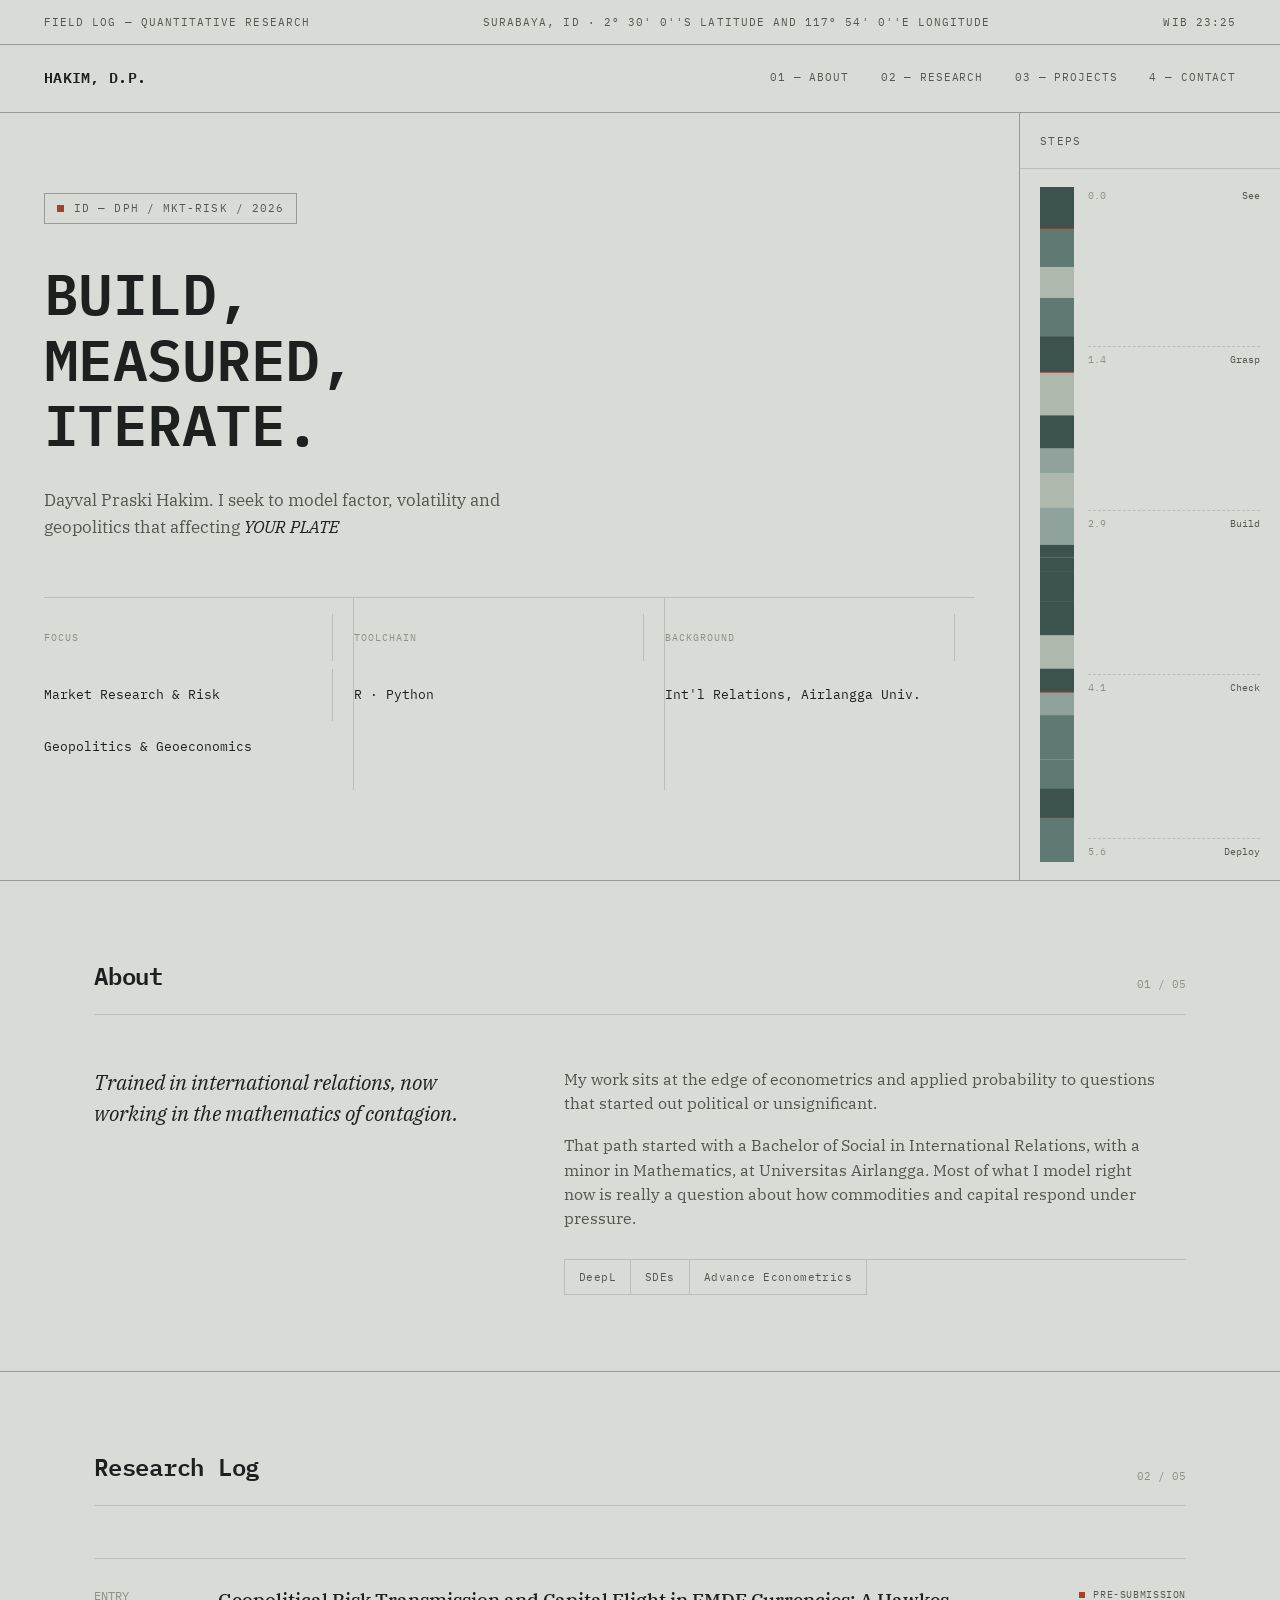
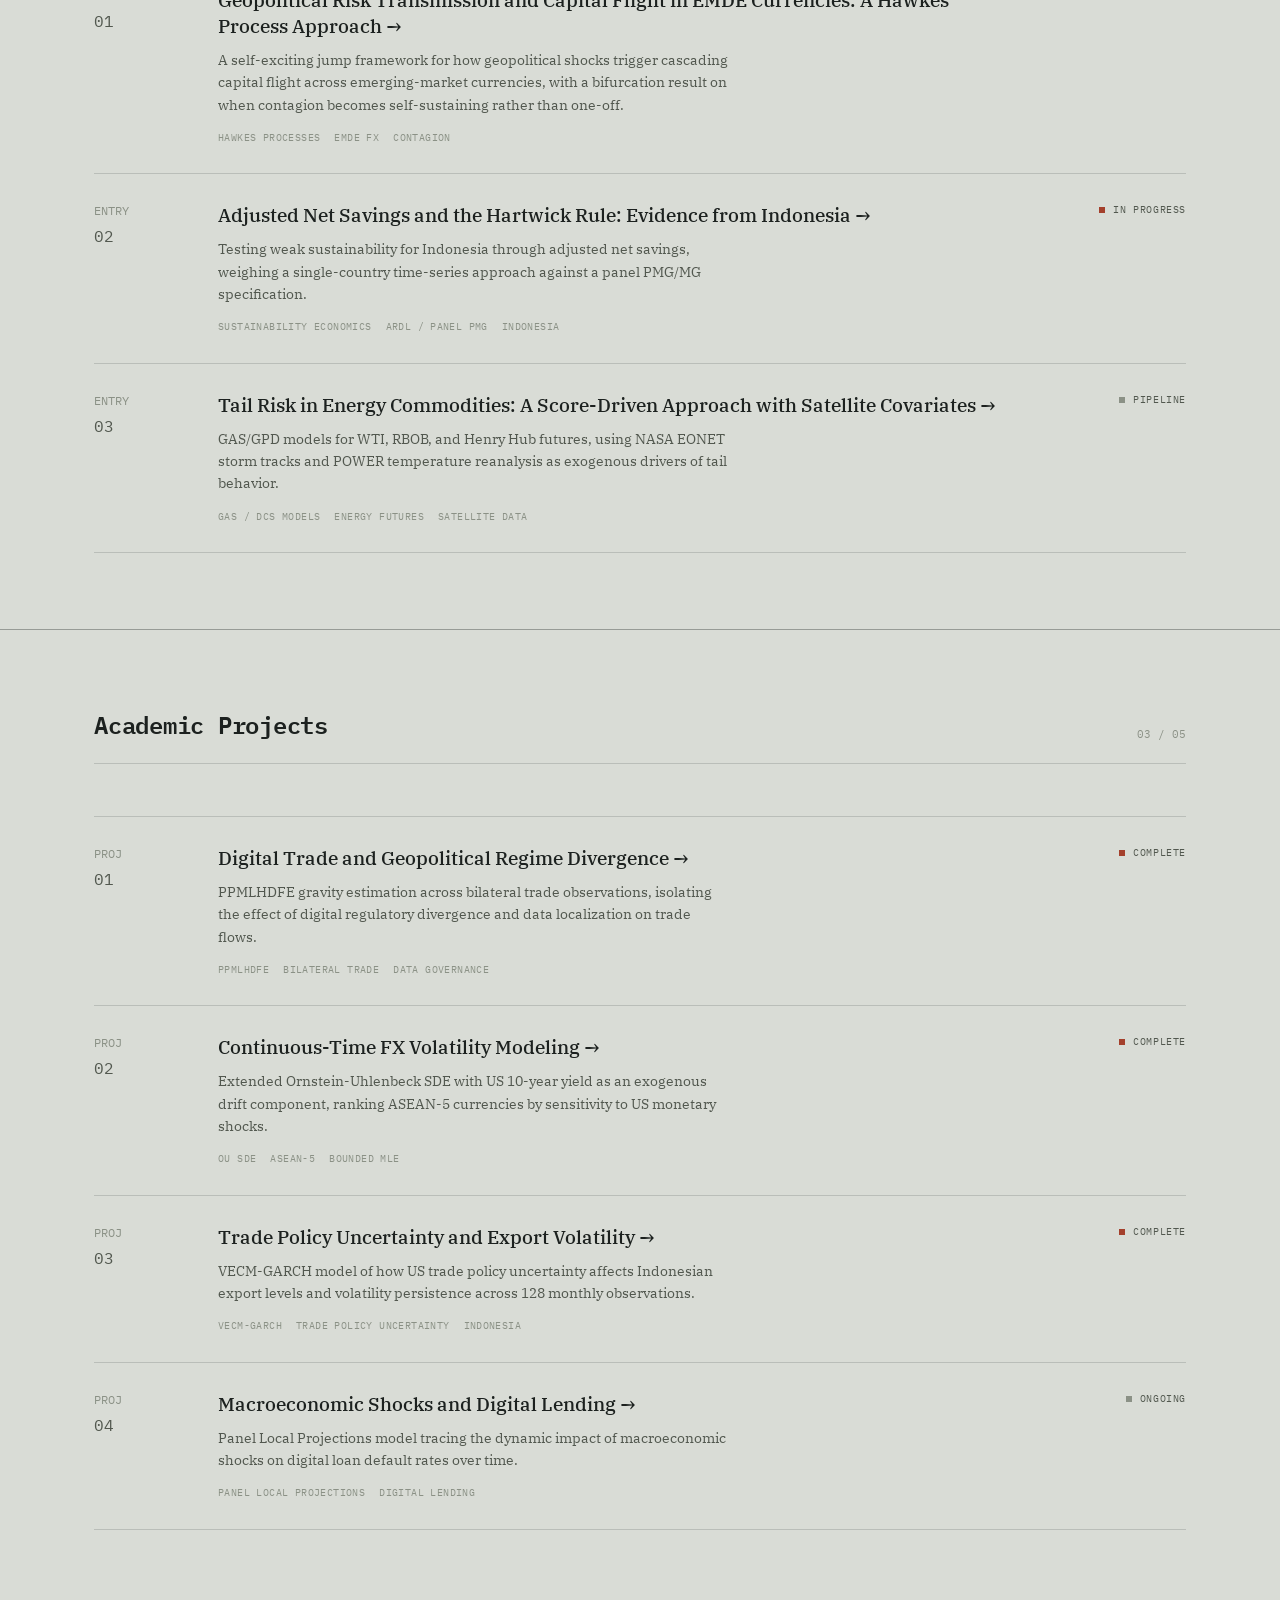
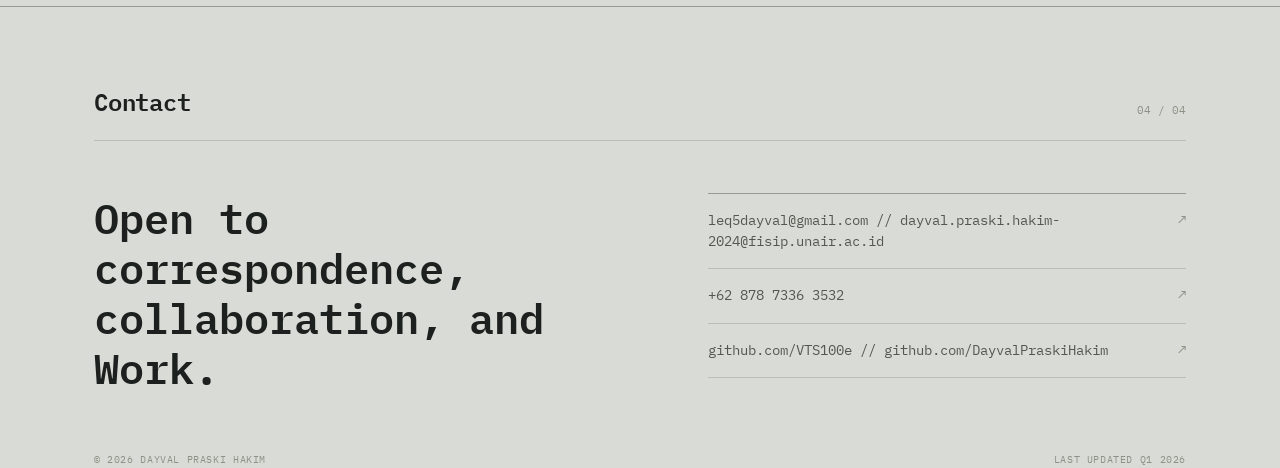
==== index.html @ 2b4b5ae0 "Update index.html" ====
<!DOCTYPE html>
<html lang="en">
<head>
<meta charset="UTF-8">
<meta name="viewport" content="width=device-width, initial-scale=1.0">
<title>Dayval Praski Hakim — Quantitative Research</title>
<meta name="description" content="Quantitative analyst working in market risks and research.">

<link rel="preconnect" href="https://fonts.googleapis.com">
<link rel="preconnect" href="https://fonts.gstatic.com" crossorigin>
<link href="https://fonts.googleapis.com/css2?family=IBM+Plex+Mono:wght@300;400;500;600;700&family=IBM+Plex+Serif:ital,wght@0,400;0,500;1,400&display=swap" rel="stylesheet">

<link rel="stylesheet" href="style.css">
</head>
<body>

<div class="topstrip">
  <span>FIELD LOG — QUANTITATIVE RESEARCH</span>
  <span class="mid">SURABAYA, ID ·  2° 30' 0''S latitude and 117° 54' 0''E longitude</span>
  <span id="clock">—</span>
</div>

<nav>
  <div class="nav-mark"><a href="index.html">HAKIM, D.P.</a></div>
  <div class="nav-links">
    <a href="#about">01 — About</a>
    <a href="#research">02 — Research</a>
    <a href="#projects">03 — Projects</a>
    <a href="#contact">4 — Contact</a>
  </div>
</nav>

<div class="hero">
  <div class="hero-main">
    <div class="file-tag"><span class="sq"></span>ID — DPH / MKT-RISK / 2026</div>
    <h1 class="hero-title">BUILD, MEASURED, ITERATE.</h1>
    <p class="hero-sub">Dayval Praski Hakim. I seek to model factor, volatility and geopolitics that affecting <em>YOUR PLATE</em> </p>
    <div class="hero-fields">
      <div>
        <div class="k">Focus</div>
        <div class="v">Market Research & Risk</div>
        <div class="v">Geopolitics & Geoeconomics</div>
      </div>
      <div>
        <div class="k">Toolchain</div>
        <div class="v">R · Python </div>
      </div>
      <div>
        <div class="k">Background</div>
        <div class="v">Int'l Relations, Airlangga Univ.</div>
      </div>
    </div>
  </div>

  <div class="core-panel">
    <div class="core-head">
      <div class="label">Steps</div>
    </div>
    <div class="core-strip-wrap">
      <svg class="core-strip" id="coreSvg" viewBox="0 0 34 520" preserveAspectRatio="none"></svg>
      <div class="core-marks">
        <div class="mark"><span>0.0</span><span class="note">See</span></div>
        <div class="mark"><span>1.4</span><span class="note">Grasp</span></div>
        <div class="mark"><span>2.9</span><span class="note">Build</span></div>
        <div class="mark"><span>4.1</span><span class="note">Check</span></div>
        <div class="mark"><span>5.6</span><span class="note">Deploy</span></div>
      </div>
    </div>
  </div>
</div>

<section id="about">
  <div class="wrap">
    <div class="section-head">
      <h2 class="section-title">About</h2>
      <span class="section-num">01 / 05</span>
    </div>
    <div class="about-grid">
      <div>
        <p class="about-lede">Trained in international relations, now working in the mathematics of contagion.</p>
      </div>
      <div class="about-body">
        <p>My work sits at the edge of econometrics and applied probability to questions that started out political or unsignificant.</p>
        <p>That path started with a Bachelor of Social in International Relations, with a minor in Mathematics, at Universitas Airlangga. Most of what I model right now is really a question about how commodities and capital respond under pressure.</p>
        <div class="field-tags">
          <span>DeepL</span>
          <span>SDEs</span>
          <span>Advance Econometrics</span>
        </div>
      </div>
    </div>
  </div>
</section>

<section id="research">
  <div class="wrap">
    <div class="section-head">
      <h2 class="section-title">Research Log</h2>
      <span class="section-num">02 / 05</span>
    </div>

    <div class="paper">
      <div class="paper-id">ENTRY<span class="n">01</span></div>
      <div>
        <div class="paper-title"><a href="main-project-a.html">Geopolitical Risk Transmission and Capital Flight in EMDE Currencies: A Hawkes Process Approach →</a></div>
        <p class="paper-desc">A self-exciting jump framework for how geopolitical shocks trigger cascading capital flight across emerging-market currencies, with a bifurcation result on when contagion becomes self-sustaining rather than one-off.</p>
        <div class="paper-tags">
          <span>Hawkes Processes</span>
          <span>EMDE FX</span>
          <span>Contagion</span>
        </div>
      </div>
      <div class="paper-status active">Pre-submission</div>
    </div>

    <div class="paper">
      <div class="paper-id">ENTRY<span class="n">02</span></div>
      <div>
        <div class="paper-title"><a href="main-project-b.html">Adjusted Net Savings and the Hartwick Rule: Evidence from Indonesia →</a></div>
        <p class="paper-desc">Testing weak sustainability for Indonesia through adjusted net savings, weighing a single-country time-series approach against a panel PMG/MG specification.</p>
        <div class="paper-tags">
          <span>Sustainability Economics</span>
          <span>ARDL / Panel PMG</span>
          <span>Indonesia</span>
        </div>
      </div>
      <div class="paper-status active">In progress</div>
    </div>

    <div class="paper">
      <div class="paper-id">ENTRY<span class="n">03</span></div>
      <div>
        <div class="paper-title"><a href="main-project-c.html">Tail Risk in Energy Commodities: A Score-Driven Approach with Satellite Covariates →</a></div>
        <p class="paper-desc">GAS/GPD models for WTI, RBOB, and Henry Hub futures, using NASA EONET storm tracks and POWER temperature reanalysis as exogenous drivers of tail behavior.</p>
        <div class="paper-tags">
          <span>GAS / DCS Models</span>
          <span>Energy Futures</span>
          <span>Satellite Data</span>
        </div>
      </div>
      <div class="paper-status">Pipeline</div>
    </div>
  </div>
</section>

<section id="projects">
  <div class="wrap">
    <div class="section-head">
      <h2 class="section-title">Academic Projects</h2>
      <span class="section-num">03 / 05</span>
    </div>

    <div class="paper">
      <div class="paper-id">PROJ<span class="n">01</span></div>
      <div>
        <div class="paper-title"><a href="digital-trade.html">Digital Trade and Geopolitical Regime Divergence →</a></div>
        <p class="paper-desc">PPMLHDFE gravity estimation across bilateral trade observations, isolating the effect of digital regulatory divergence and data localization on trade flows.</p>
        <div class="paper-tags">
          <span>PPMLHDFE</span>
          <span>Bilateral Trade</span>
          <span>Data Governance</span>
        </div>
      </div>
      <div class="paper-status active">Complete</div>
    </div>

    <div class="paper">
      <div class="paper-id">PROJ<span class="n">02</span></div>
      <div>
        <div class="paper-title"><a href="fx-volatility.html">Continuous-Time FX Volatility Modeling →</a></div>
        <p class="paper-desc">Extended Ornstein-Uhlenbeck SDE with US 10-year yield as an exogenous drift component, ranking ASEAN-5 currencies by sensitivity to US monetary shocks.</p>
        <div class="paper-tags">
          <span>OU SDE</span>
          <span>ASEAN-5</span>
          <span>Bounded MLE</span>
        </div>
      </div>
      <div class="paper-status active">Complete</div>
    </div>

    <div class="paper">
      <div class="paper-id">PROJ<span class="n">03</span></div>
      <div>
        <div class="paper-title"><a href="export-volatility.html">Trade Policy Uncertainty and Export Volatility →</a></div>
        <p class="paper-desc">VECM-GARCH model of how US trade policy uncertainty affects Indonesian export levels and volatility persistence across 128 monthly observations.</p>
        <div class="paper-tags">
          <span>VECM-GARCH</span>
          <span>Trade Policy Uncertainty</span>
          <span>Indonesia</span>
        </div>
      </div>
      <div class="paper-status active">Complete</div>
    </div>

    <div class="paper">
      <div class="paper-id">PROJ<span class="n">04</span></div>
      <div>
        <div class="paper-title"><a href="geo-contagion.html">Macroeconomic Shocks and Digital Lending →</a></div>
        <p class="paper-desc">Panel Local Projections model tracing the dynamic impact of macroeconomic shocks on digital loan default rates over time.</p>
        <div class="paper-tags">
          <span>Panel Local Projections</span>
          <span>Digital Lending</span>
        </div>
      </div>
      <div class="paper-status">Ongoing</div>
    </div>
  </div>
</section>

<section id="contact" class="contact-section">
  <div class="wrap">
    <div class="section-head">
      <h2 class="section-title">Contact</h2>
      <span class="section-num">04 / 04</span>
    </div>
    <div class="contact-grid">
      <div class="contact-lede">Open to correspondence, collaboration, and Work.</div>
      <div class="contact-links">
        <a href="mailto:leq5dayval@gmail.com">leq5dayval@gmail.com // dayval.praski.hakim-2024@fisip.unair.ac.id</a>
        <a href="tel:+6287873363532">+62 878 7336 3532</a>
        <a href="https://github.com/VTS100e" target="_blank" rel="noopener">github.com/VTS100e // github.com/DayvalPraskiHakim</a>
      </div>
    </div>
  </div>
</section>

<footer class="wrap">
  <span>© 2026 Dayval Praski Hakim</span>
  <span>Last updated Q1 2026</span>
</footer>

<script>
  // clock
  function tick(){
    const now = new Date();
    const hh = String(now.getHours()).padStart(2,'0');
    const mm = String(now.getMinutes()).padStart(2,'0');
    document.getElementById('clock').textContent = `WIB ${hh}:${mm}`;
  }
  tick(); setInterval(tick, 1000*30);


  (function(){
    const svg = document.getElementById('coreSvg');
    const ns = 'http://www.w3.org/2000/svg';
    const colors = ['#aeb8ad','#8fa39c','#5f7a72','#3c534d'];
    let seed = 42;
    function rand(){ seed = (seed*9301+49297) % 233280; return seed/233280; }

    let y = 0;
    const w = 34;
    while(y < 520){
      const h = 6 + rand()*30;
      const c = colors[Math.floor(rand()*colors.length)];
      const rect = document.createElementNS(ns,'rect');
      rect.setAttribute('x',0);
      rect.setAttribute('y',y);
      rect.setAttribute('width',w);
      rect.setAttribute('height',h);
      rect.setAttribute('fill',c);
      svg.appendChild(rect);

      if(rand() > 0.82){
        const line = document.createElementNS(ns,'line');
        line.setAttribute('x1',0); line.setAttribute('x2',w);
        line.setAttribute('y1',y+h); line.setAttribute('y2',y+h);
        line.setAttribute('stroke','#a4402c');
        line.setAttribute('stroke-width','1.5');
        line.setAttribute('opacity','0.7');
        svg.appendChild(line);
      }
      y += h;
    }
  })();
</script>

</body>
</html>
---- style.css ----
:root{
    --paper:      #d9dcd6;
    --paper-dim:  #c6cac2;
    --ink:        #1c211f;
    --ink-dim:    #52584f;
    --ink-faint:  #8b9186;
    --core-1:     #aeb8ad;
    --core-2:     #8fa39c;
    --core-3:     #5f7a72;
    --core-4:     #3c534d;
    --flag:       #a4402c;
    --rule:       rgba(28,33,31,0.16);
    --rule-strong:rgba(28,33,31,0.35);
  }

  *{ box-sizing:border-box; margin:0; padding:0; }
  html{ scroll-behavior:smooth; }

  body{
    background:var(--paper);
    color:var(--ink);
    font-family:'IBM Plex Serif', serif;
    font-weight:400;
    line-height:1.55;
  }

  ::selection{ background:var(--core-3); color:var(--paper); }
  a{ color:inherit; text-decoration:none; }

  .mono{ font-family:'IBM Plex Mono', monospace; }

  .label{
    font-family:'IBM Plex Mono', monospace;
    font-size:0.68rem;
    letter-spacing:0.12em;
    text-transform:uppercase;
    color:var(--ink-dim);
  }

  .wrap{
    max-width:1180px;
    margin:0 auto;
    padding:0 44px;
  }
  @media (max-width:720px){ .wrap{ padding:0 24px; } }

  /* ---------- top strip ---------- */
  .topstrip{
    display:flex;
    justify-content:space-between;
    align-items:center;
    padding:14px 44px;
    border-bottom:1px solid var(--rule-strong);
    font-family:'IBM Plex Mono', monospace;
    font-size:0.66rem;
    letter-spacing:0.1em;
    text-transform:uppercase;
    color:var(--ink-dim);
  }
  @media (max-width:720px){
    .topstrip{ padding:12px 24px; }
    .topstrip .mid{ display:none; }
  }

  nav{
    display:flex;
    align-items:center;
    justify-content:space-between;
    padding:22px 44px;
    border-bottom:1px solid var(--rule-strong);
  }
  @media (max-width:720px){ nav{ padding:18px 24px; } }
  .nav-mark{
    font-family:'IBM Plex Mono', monospace;
    font-weight:600;
    font-size:0.92rem;
    letter-spacing:0.02em;
  }
  .nav-links{ display:flex; gap:32px; }
  .nav-links a{
    font-family:'IBM Plex Mono', monospace;
    font-size:0.68rem;
    letter-spacing:0.08em;
    text-transform:uppercase;
    color:var(--ink-dim);
    border-bottom:1px solid transparent;
    padding-bottom:2px;
    transition:border-color 0.2s ease, color 0.2s ease;
  }
  .nav-links a:hover{ color:var(--ink); border-color:var(--ink); }
  @media (max-width:720px){ .nav-links{ display:none; } }

  /* ---------- hero ---------- */
  .hero{
    display:grid;
    grid-template-columns:1fr 260px;
    gap:0;
    border-bottom:1px solid var(--rule-strong);
  }
  @media (max-width:900px){
    .hero{ grid-template-columns:1fr; }
  }

  .hero-main{
    padding:80px 44px 90px;
    border-right:1px solid var(--rule-strong);
  }
  @media (max-width:900px){ .hero-main{ border-right:none; } }
  @media (max-width:720px){ .hero-main{ padding:56px 24px 60px; } }

  .file-tag{
    display:inline-flex;
    align-items:center;
    gap:10px;
    font-family:'IBM Plex Mono', monospace;
    font-size:0.68rem;
    letter-spacing:0.1em;
    text-transform:uppercase;
    color:var(--ink-dim);
    border:1px solid var(--rule-strong);
    padding:6px 12px;
    margin-bottom:36px;
  }
  .file-tag .sq{
    width:7px; height:7px;
    background:var(--flag);
  }

  h1.hero-title{
    font-family:'IBM Plex Mono', monospace;
    font-weight:600;
    font-size:clamp(2.1rem, 4.6vw, 3.6rem);
    line-height:1.14;
    letter-spacing:-0.01em;
    max-width:15ch;
    color:var(--ink);
  }

  .hero-sub{
    margin-top:30px;
    max-width:52ch;
    font-family:'IBM Plex Serif', serif;
    font-size:1.08rem;
    color:var(--ink-dim);
  }
  .hero-sub em{
    font-style:italic;
    color:var(--ink);
  }

  .hero-fields{
    margin-top:56px;
    display:grid;
    grid-template-columns:repeat(3, minmax(0,1fr));
    gap:0;
    border-top:1px solid var(--rule);
  }
  @media (max-width:600px){ .hero-fields{ grid-template-columns:1fr; } }
  .hero-fields div{
    padding:16px 20px 16px 0;
    border-right:1px solid var(--rule);
  }
  .hero-fields div:last-child{ border-right:none; }
  @media (max-width:600px){
    .hero-fields div{ border-right:none; border-bottom:1px solid var(--rule); padding:14px 0; }
  }
  .hero-fields .k{
    font-family:'IBM Plex Mono', monospace;
    font-size:0.62rem;
    letter-spacing:0.1em;
    text-transform:uppercase;
    color:var(--ink-faint);
    margin-bottom:8px;
  }
  .hero-fields .v{
    font-family:'IBM Plex Mono', monospace;
    font-size:0.82rem;
    color:var(--ink);
  }

  /* ---------- ice core sample strip ---------- */
  .core-panel{
    padding:0;
    display:flex;
    flex-direction:column;
  }
  .core-head{
    padding:20px 20px 14px;
    border-bottom:1px solid var(--rule);
  }
  .core-head .label{ margin-bottom:4px; }
  .core-head .sub{
    font-family:'IBM Plex Mono', monospace;
    font-size:0.62rem;
    color:var(--ink-faint);
  }
  .core-strip-wrap{
    flex:1;
    padding:18px 20px;
    display:flex;
    gap:14px;
  }
  .core-strip{
    width:34px;
    flex-shrink:0;
  }
  .core-marks{
    flex:1;
    display:flex;
    flex-direction:column;
    justify-content:space-between;
    font-family:'IBM Plex Mono', monospace;
    font-size:0.6rem;
    color:var(--ink-faint);
    padding:2px 0;
  }
  .core-marks .mark{
    display:flex;
    justify-content:space-between;
    border-top:1px dashed var(--rule);
    padding-top:6px;
  }
  .core-marks .mark:first-child{ border-top:none; padding-top:0; }
  .core-marks .mark .note{ color:var(--ink-dim); text-align:right; max-width:120px; }

  /* ---------- section shell ---------- */
  section{
    border-bottom:1px solid var(--rule-strong);
    padding:76px 0;
  }
  .section-head{
    display:flex;
    justify-content:space-between;
    align-items:flex-end;
    gap:24px;
    flex-wrap:wrap;
    margin-bottom:52px;
    padding-bottom:20px;
    border-bottom:1px solid var(--rule);
  }
  h2.section-title{
    font-family:'IBM Plex Mono', monospace;
    font-weight:600;
    font-size:1.5rem;
    letter-spacing:-0.01em;
  }
  .section-num{
    font-family:'IBM Plex Mono', monospace;
    font-size:0.7rem;
    color:var(--ink-faint);
  }

  /* ---------- about ---------- */
  .about-grid{
    display:grid;
    grid-template-columns:0.9fr 1.4fr;
    gap:70px;
  }
  @media (max-width:860px){ .about-grid{ grid-template-columns:1fr; gap:36px; } }

  .about-lede{
    font-family:'IBM Plex Serif', serif;
    font-style:italic;
    font-size:1.3rem;
    line-height:1.5;
    color:var(--ink);
  }

  .about-body p{
    color:var(--ink-dim);
    font-size:0.98rem;
    margin-bottom:18px;
    max-width:60ch;
  }

  .field-tags{
    display:flex; flex-wrap:wrap; gap:0;
    margin-top:28px;
    border-top:1px solid var(--rule);
    border-left:1px solid var(--rule);
  }
  .field-tags span{
    font-family:'IBM Plex Mono', monospace;
    font-size:0.66rem;
    letter-spacing:0.04em;
    color:var(--ink-dim);
    padding:9px 14px;
    border-right:1px solid var(--rule);
    border-bottom:1px solid var(--rule);
  }

  /* ---------- research log ---------- */
  .paper{
    display:grid;
    grid-template-columns:100px 1fr 150px;
    gap:24px;
    padding:28px 0;
    border-top:1px solid var(--rule);
  }
  .paper:last-child{ border-bottom:1px solid var(--rule); }

  .paper-id{
    font-family:'IBM Plex Mono', monospace;
    font-size:0.72rem;
    color:var(--ink-faint);
  }
  .paper-id .n{ display:block; font-size:1rem; color:var(--ink-dim); margin-top:4px; }

  .paper-title{
    font-family:'IBM Plex Serif', serif;
    font-weight:500;
    font-size:1.2rem;
    color:var(--ink);
    margin-bottom:10px;
    line-height:1.35;
  }
  .paper-desc{
    font-size:0.9rem;
    color:var(--ink-dim);
    max-width:64ch;
    margin-bottom:14px;
  }
  .paper-tags{ display:flex; gap:14px; flex-wrap:wrap; }
  .paper-tags span{
    font-family:'IBM Plex Mono', monospace;
    font-size:0.62rem;
    letter-spacing:0.04em;
    text-transform:uppercase;
    color:var(--ink-faint);
  }

  .paper-status{
    font-family:'IBM Plex Mono', monospace;
    font-size:0.64rem;
    letter-spacing:0.06em;
    text-transform:uppercase;
    color:var(--ink-dim);
    text-align:right;
    height:fit-content;
  }
  .paper-status::before{
    content:'';
    display:inline-block;
    width:6px; height:6px;
    margin-right:8px;
    background:var(--ink-faint);
  }
  .paper-status.active::before{ background:var(--flag); }

  @media (max-width:760px){
    .paper{ grid-template-columns:1fr; gap:10px; }
    .paper-status{ text-align:left; }
    .paper-status::before{ margin-right:8px; }
  }

  /* ---------- method table ---------- */
  .method-table{
    border-top:1px solid var(--rule-strong);
  }
  .method-row{
    display:grid;
    grid-template-columns:180px 1fr;
    border-bottom:1px solid var(--rule);
  }
  @media (max-width:640px){ .method-row{ grid-template-columns:1fr; } }
  .method-row .k{
    font-family:'IBM Plex Mono', monospace;
    font-size:0.7rem;
    letter-spacing:0.06em;
    text-transform:uppercase;
    color:var(--ink-dim);
    padding:22px 20px;
    border-right:1px solid var(--rule);
  }
  @media (max-width:640px){ .method-row .k{ border-right:none; padding-bottom:8px; } }
  .method-row .v{
    font-family:'IBM Plex Serif', serif;
    font-size:0.96rem;
    color:var(--ink);
    padding:22px 20px;
  }

  /* ---------- contact ---------- */
  .contact-section{ border-bottom:none; padding-bottom:0; }
  .contact-grid{
    display:grid;
    grid-template-columns:1.2fr 1fr;
    gap:40px;
    padding-bottom:60px;
  }
  @media (max-width:760px){ .contact-grid{ grid-template-columns:1fr; } }

  .contact-lede{
    font-family:'IBM Plex Mono', monospace;
    font-weight:600;
    font-size:clamp(1.8rem, 3.6vw, 2.6rem);
    line-height:1.2;
  }

  .contact-links{
    display:flex;
    flex-direction:column;
    border-top:1px solid var(--rule-strong);
  }
  .contact-links a{
    font-family:'IBM Plex Mono', monospace;
    font-size:0.86rem;
    color:var(--ink-dim);
    padding:16px 0;
    border-bottom:1px solid var(--rule);
    display:flex;
    justify-content:space-between;
    transition:color 0.2s ease;
  }
  .contact-links a:hover{ color:var(--ink); }
  .contact-links a::after{ content:'↗'; color:var(--ink-faint); }

  footer{
    padding:20px 0 40px;
    display:flex;
    justify-content:space-between;
    font-family:'IBM Plex Mono', monospace;
    font-size:0.64rem;
    letter-spacing:0.06em;
    text-transform:uppercase;
    color:var(--ink-faint);
    flex-wrap:wrap;
    gap:10px;
  }

  @media (prefers-reduced-motion: reduce){ *{ animation:none !important; transition:none !important; } }

/* ---------- project detail page additions ---------- */
.breadcrumb{
  display:flex;
  align-items:center;
  gap:10px;
  font-family:'IBM Plex Mono', monospace;
  font-size:0.68rem;
  letter-spacing:0.08em;
  text-transform:uppercase;
  color:var(--ink-dim);
  padding:22px 44px;
  border-bottom:1px solid var(--rule-strong);
}
@media (max-width:720px){ .breadcrumb{ padding:18px 24px; } }
.breadcrumb a{ color:var(--ink-dim); transition:color 0.2s ease; }
.breadcrumb a:hover{ color:var(--ink); }
.breadcrumb .sep{ color:var(--ink-faint); }

.pd-hero{
  padding:70px 44px 60px;
  border-bottom:1px solid var(--rule-strong);
}
@media (max-width:720px){ .pd-hero{ padding:48px 24px 44px; } }

.pd-tags{ display:flex; gap:12px; flex-wrap:wrap; margin-bottom:28px; }
.pd-tags span{
  font-family:'IBM Plex Mono', monospace;
  font-size:0.64rem;
  letter-spacing:0.06em;
  text-transform:uppercase;
  color:var(--ink-dim);
  border:1px solid var(--rule-strong);
  padding:6px 12px;
}

.pd-title{
  font-family:'IBM Plex Mono', monospace;
  font-weight:600;
  font-size:clamp(1.7rem, 3.6vw, 2.6rem);
  line-height:1.2;
  max-width:22ch;
  color:var(--ink);
  margin-bottom:24px;
}

.pd-abstract{
  font-family:'IBM Plex Serif', serif;
  font-size:1.06rem;
  color:var(--ink-dim);
  max-width:70ch;
}
.pd-abstract em{ font-style:italic; color:var(--ink); }

.pd-meta{
  margin-top:44px;
  display:grid;
  grid-template-columns:repeat(4, minmax(0,1fr));
  border-top:1px solid var(--rule);
}
@media (max-width:760px){ .pd-meta{ grid-template-columns:repeat(2, 1fr); } }
.pd-meta div{
  padding:16px 20px 16px 0;
  border-right:1px solid var(--rule);
}
@media (max-width:760px){
  .pd-meta div:nth-child(2n){ border-right:none; }
}
.pd-meta div:last-child{ border-right:none; }
.pd-meta .k{
  font-family:'IBM Plex Mono', monospace;
  font-size:0.6rem;
  letter-spacing:0.08em;
  text-transform:uppercase;
  color:var(--ink-faint);
  margin-bottom:8px;
}
.pd-meta .v{
  font-family:'IBM Plex Mono', monospace;
  font-size:0.8rem;
  color:var(--ink);
}

.stat-grid{
  display:grid;
  grid-template-columns:repeat(3, 1fr);
  gap:1px;
  background:var(--rule-strong);
  border:1px solid var(--rule-strong);
  margin-top:8px;
}
@media (max-width:720px){ .stat-grid{ grid-template-columns:1fr; } }
.stat-cell{
  background:var(--paper);
  padding:28px 26px;
}
.stat-cell .num{
  font-family:'IBM Plex Mono', monospace;
  font-weight:600;
  font-size:1.7rem;
  color:var(--ink);
}
.stat-cell .lbl{
  font-family:'IBM Plex Mono', monospace;
  font-size:0.66rem;
  letter-spacing:0.06em;
  text-transform:uppercase;
  color:var(--ink-dim);
  margin-top:8px;
}
.stat-cell .flag-note{
  font-family:'IBM Plex Mono', monospace;
  font-size:0.62rem;
  color:var(--flag);
  margin-top:6px;
}

.pd-block{ margin-bottom:56px; }
.pd-block h3{
  font-family:'IBM Plex Mono', monospace;
  font-weight:600;
  font-size:1.02rem;
  letter-spacing:0.02em;
  margin-bottom:18px;
  padding-bottom:14px;
  border-bottom:1px solid var(--rule);
}
.pd-block p{
  font-family:'IBM Plex Serif', serif;
  font-size:0.98rem;
  color:var(--ink-dim);
  max-width:70ch;
  margin-bottom:16px;
}
.pd-block ul{
  list-style:none;
  margin-top:16px;
}
.pd-block li{
  font-family:'IBM Plex Serif', serif;
  font-size:0.95rem;
  color:var(--ink-dim);
  padding:12px 0;
  border-top:1px solid var(--rule);
  max-width:70ch;
  padding-left:20px;
  position:relative;
}
.pd-block li::before{
  content:'—';
  position:absolute;
  left:0;
  color:var(--ink-faint);
}

.pd-status-banner{
  display:flex;
  justify-content:space-between;
  align-items:center;
  flex-wrap:wrap;
  gap:16px;
  padding:24px 28px;
  border:1px solid var(--rule-strong);
  margin-bottom:56px;
}
.pd-status-banner .txt{
  font-family:'IBM Plex Mono', monospace;
  font-size:0.78rem;
  color:var(--ink-dim);
}
.pd-status-banner .status-tag{
  font-family:'IBM Plex Mono', monospace;
  font-size:0.64rem;
  letter-spacing:0.06em;
  text-transform:uppercase;
  color:var(--ink);
  border:1px solid var(--rule-strong);
  padding:8px 14px;
}
.pd-status-banner .status-tag::before{
  content:'';
  display:inline-block;
  width:6px; height:6px;
  margin-right:8px;
  background:var(--flag);
}

.pd-nav-footer{
  display:flex;
  justify-content:space-between;
  padding:40px 0;
  font-family:'IBM Plex Mono', monospace;
  font-size:0.72rem;
  letter-spacing:0.04em;
  text-transform:uppercase;
  color:var(--ink-dim);
}
.pd-nav-footer a:hover{ color:var(--ink); }

.paper-title a{ transition:color 0.2s ease; }
.paper-title a:hover{ color:var(--flag); }
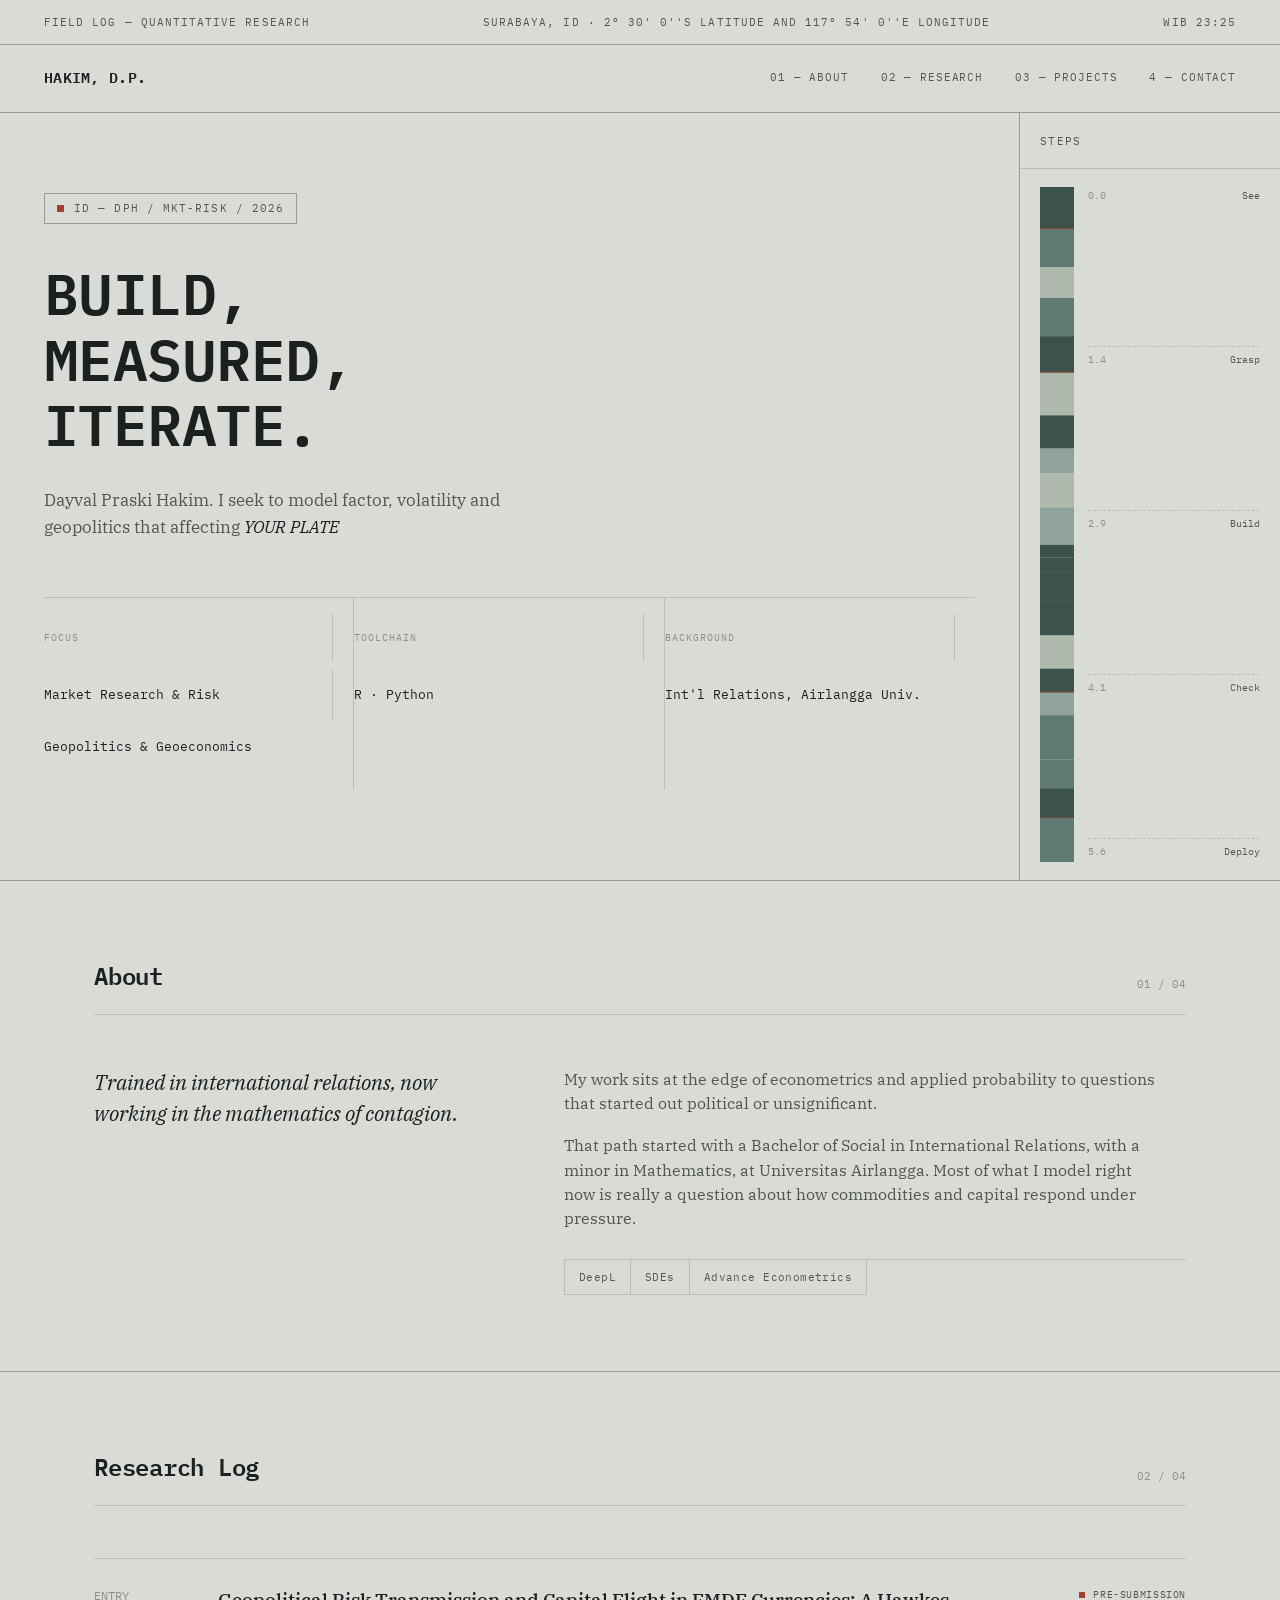
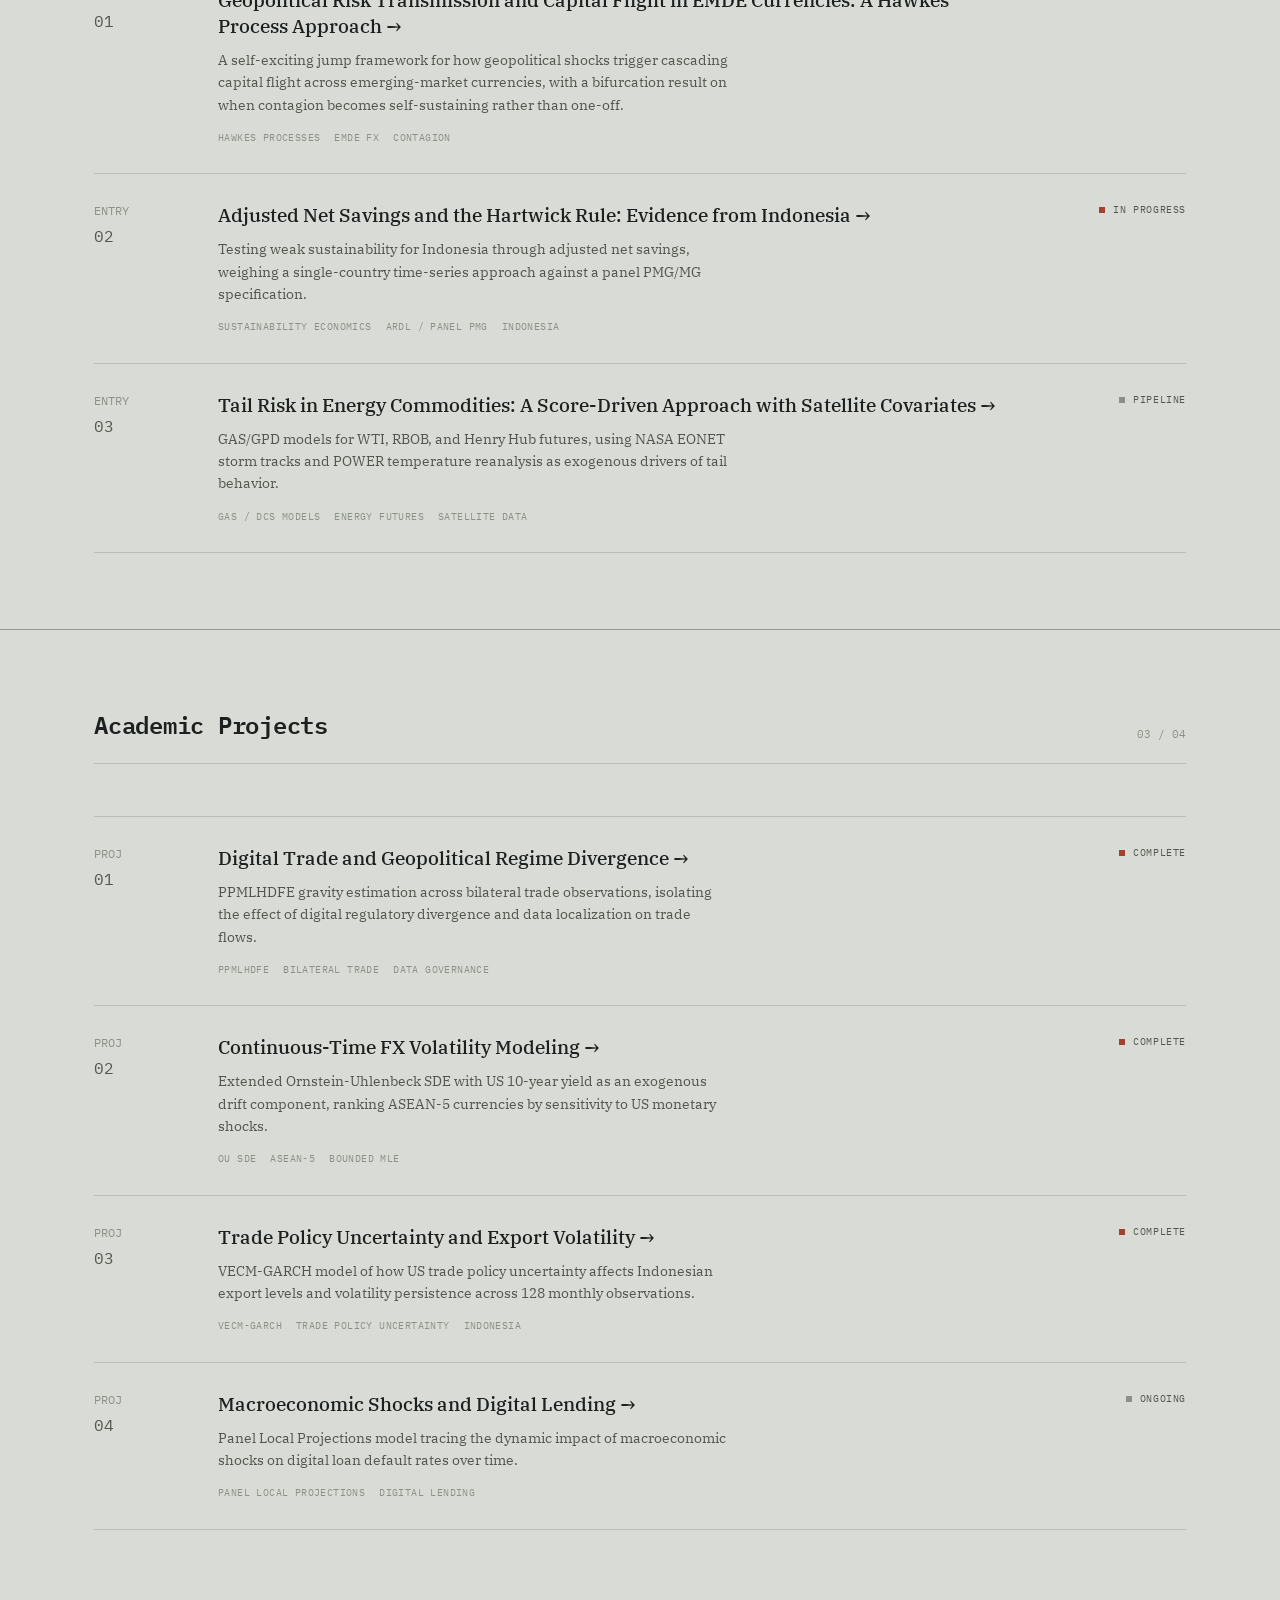
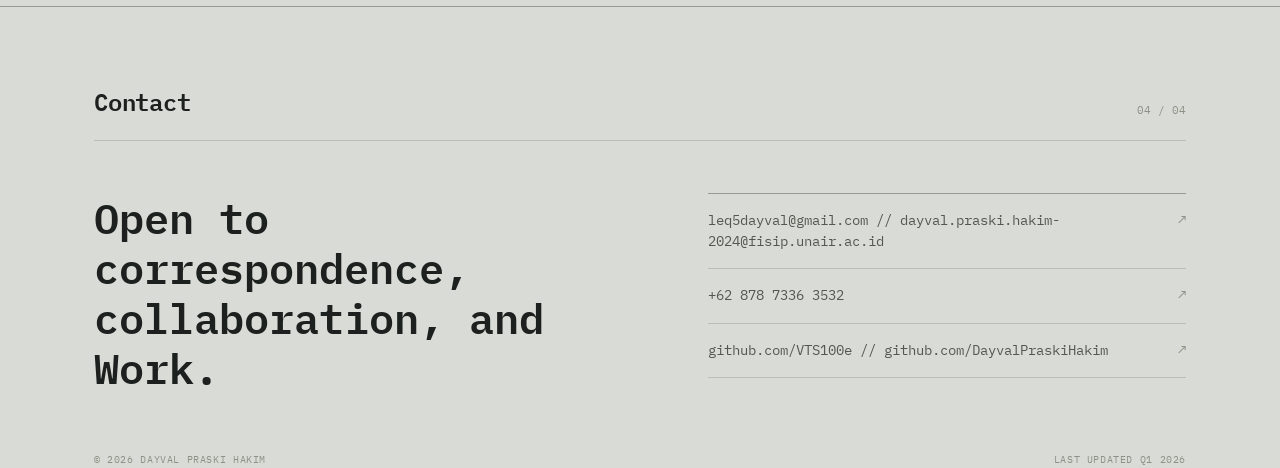
==== commit ae1e9e99: "Update index.html" ====
--- a/index.html
+++ b/index.html
@@ -73,7 +73,7 @@
   <div class="wrap">
     <div class="section-head">
       <h2 class="section-title">About</h2>
-      <span class="section-num">01 / 05</span>
+      <span class="section-num">01 / 04</span>
     </div>
     <div class="about-grid">
       <div>
@@ -96,7 +96,7 @@
   <div class="wrap">
     <div class="section-head">
       <h2 class="section-title">Research Log</h2>
-      <span class="section-num">02 / 05</span>
+      <span class="section-num">02 / 04</span>
     </div>
 
     <div class="paper">
@@ -147,7 +147,7 @@
   <div class="wrap">
     <div class="section-head">
       <h2 class="section-title">Academic Projects</h2>
-      <span class="section-num">03 / 05</span>
+      <span class="section-num">03 / 04</span>
     </div>
 
     <div class="paper">
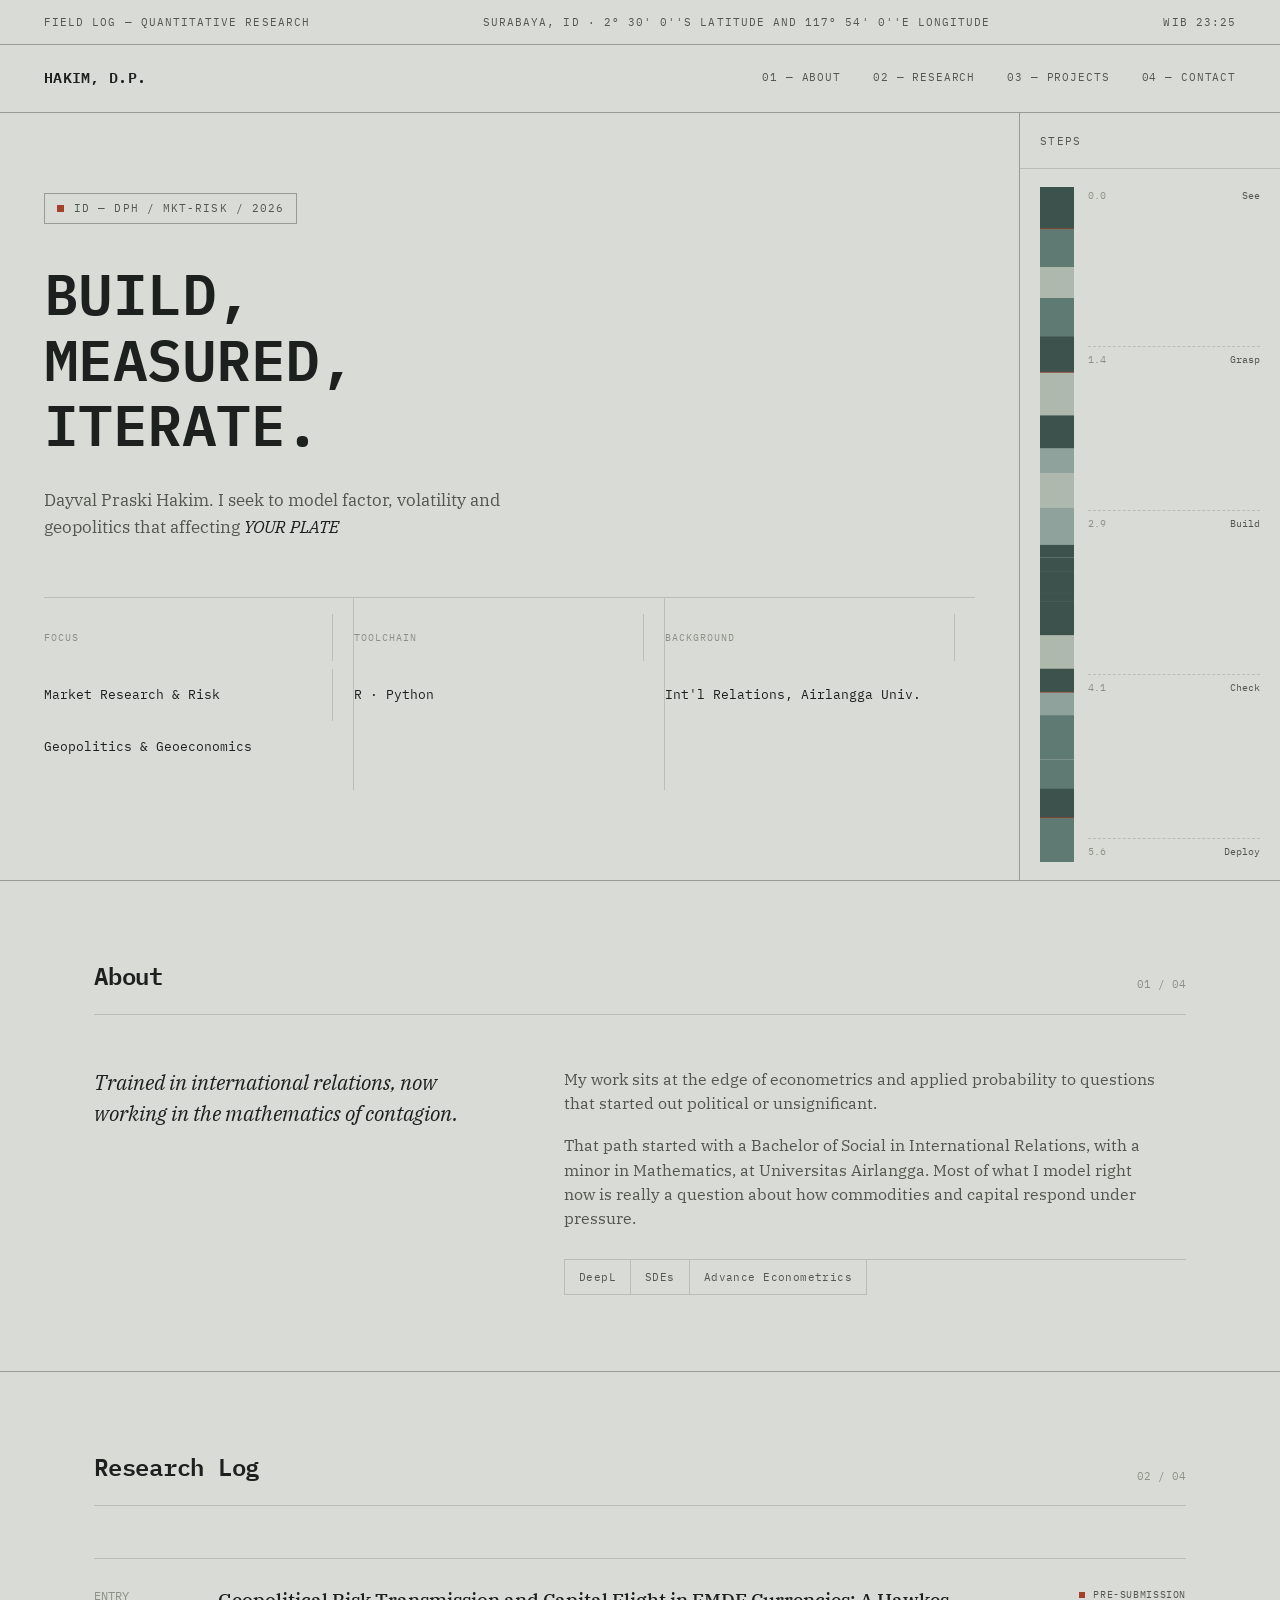
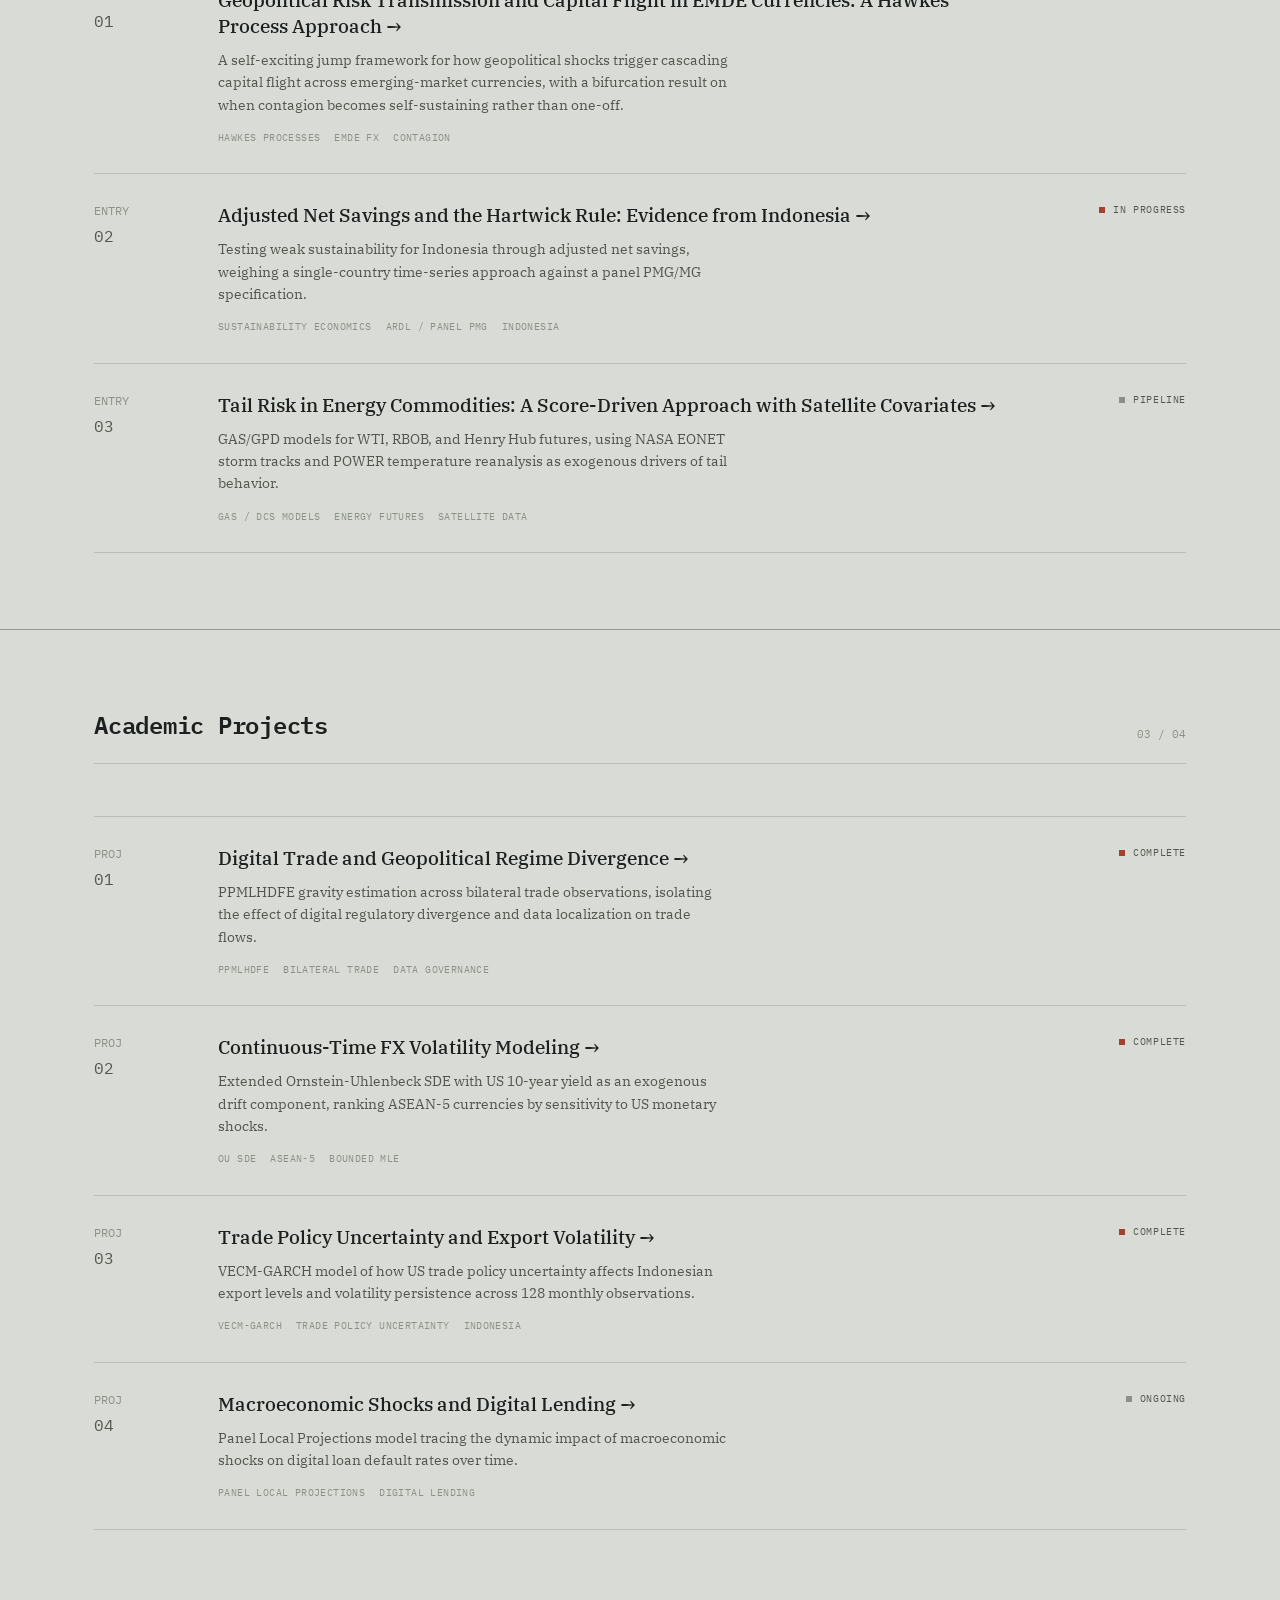
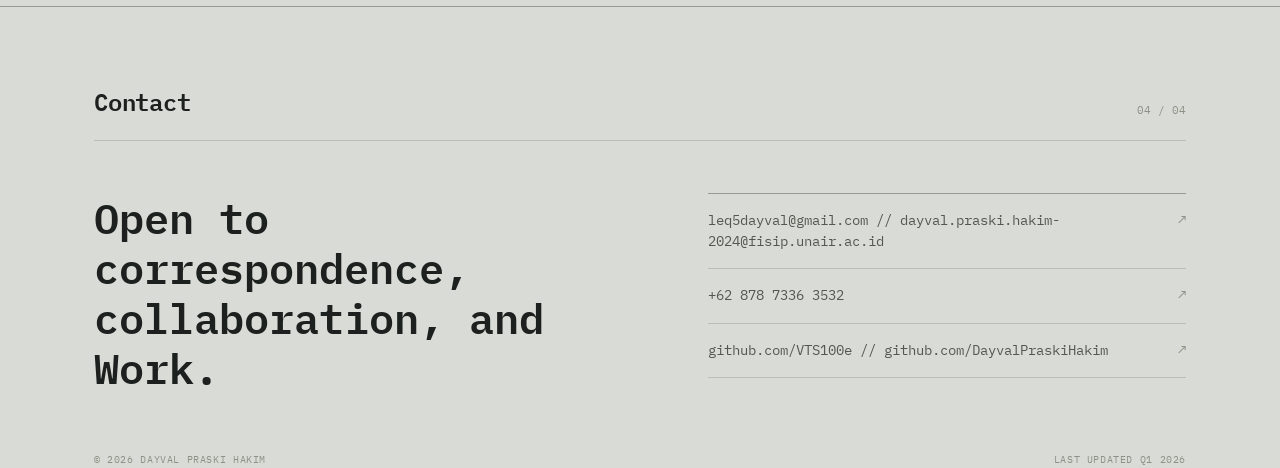
==== commit 2dd38b00: "Update index.html" ====
--- a/index.html
+++ b/index.html
@@ -26,7 +26,7 @@
     <a href="#about">01 — About</a>
     <a href="#research">02 — Research</a>
     <a href="#projects">03 — Projects</a>
-    <a href="#contact">4 — Contact</a>
+    <a href="#contact">04 — Contact</a>
   </div>
 </nav>
 
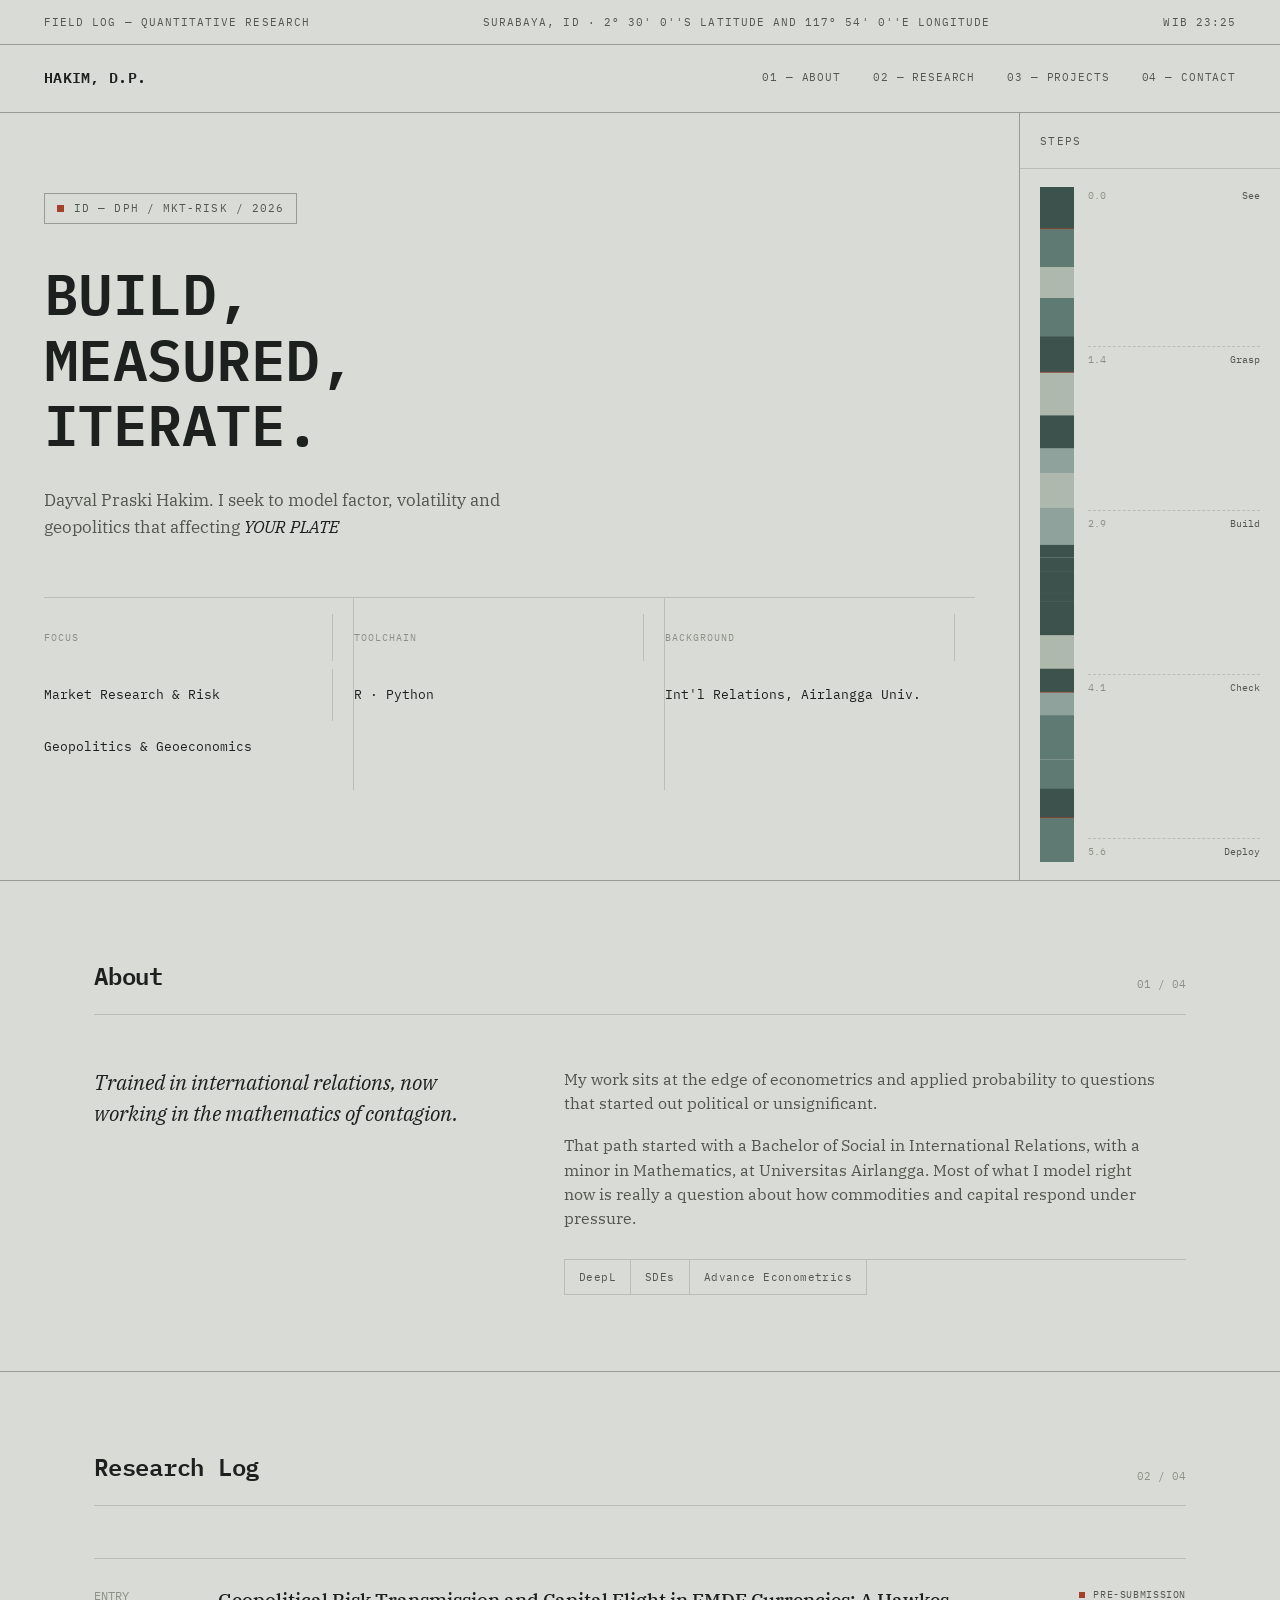
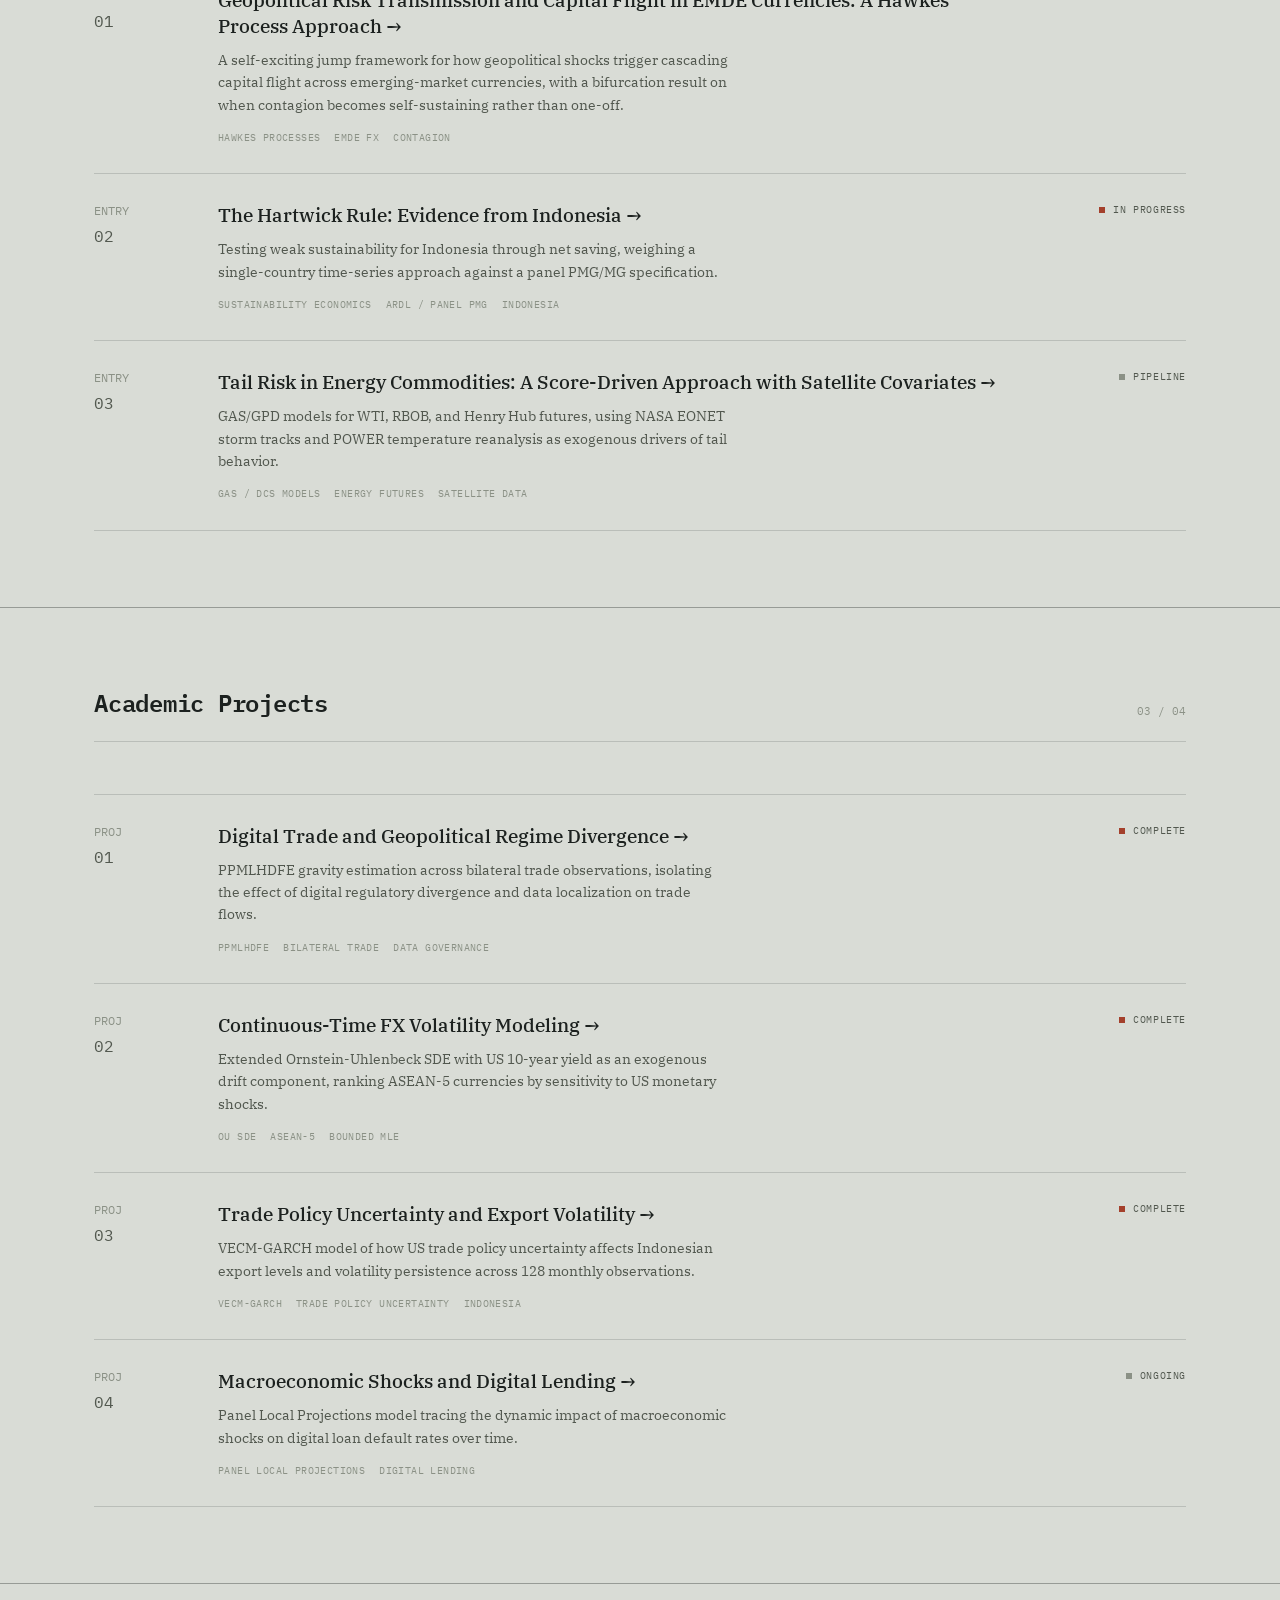
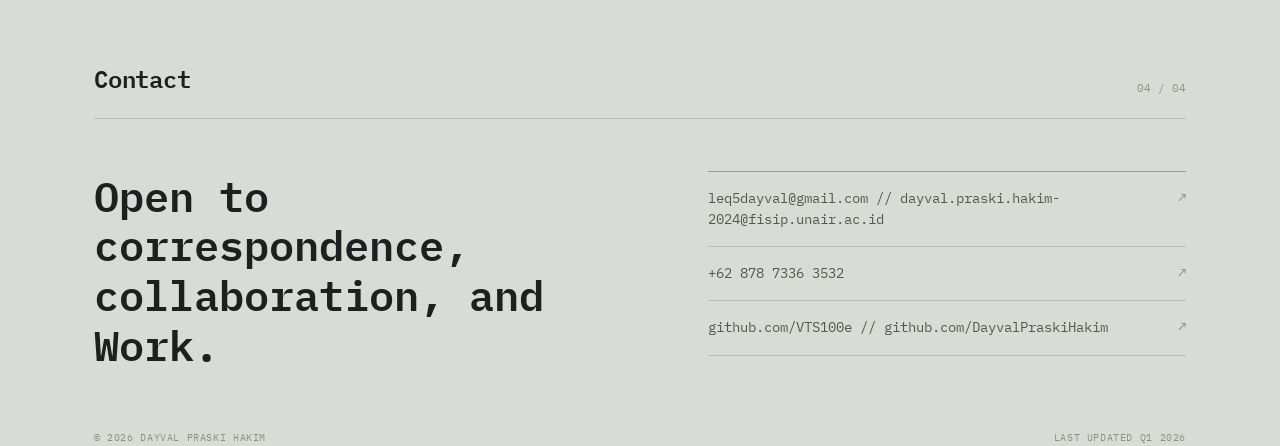
==== commit 1fef9fb3: "Update index.html" ====
--- a/index.html
+++ b/index.html
@@ -11,6 +11,7 @@
 <link href="https://fonts.googleapis.com/css2?family=IBM+Plex+Mono:wght@300;400;500;600;700&family=IBM+Plex+Serif:ital,wght@0,400;0,500;1,400&display=swap" rel="stylesheet">
 
 <link rel="stylesheet" href="style.css">
+    <script data-goatcounter="https://leq.goatcounter.com/count" async src="//gc.zgo.at/count.js"></script>
 </head>
 <body>
 
@@ -116,8 +117,8 @@
     <div class="paper">
       <div class="paper-id">ENTRY<span class="n">02</span></div>
       <div>
-        <div class="paper-title"><a href="main-project-b.html">Adjusted Net Savings and the Hartwick Rule: Evidence from Indonesia →</a></div>
-        <p class="paper-desc">Testing weak sustainability for Indonesia through adjusted net savings, weighing a single-country time-series approach against a panel PMG/MG specification.</p>
+        <div class="paper-title"><a href="main-project-b.html">The Hartwick Rule: Evidence from Indonesia →</a></div>
+        <p class="paper-desc">Testing weak sustainability for Indonesia through net saving, weighing a single-country time-series approach against a panel PMG/MG specification.</p>
         <div class="paper-tags">
           <span>Sustainability Economics</span>
           <span>ARDL / Panel PMG</span>
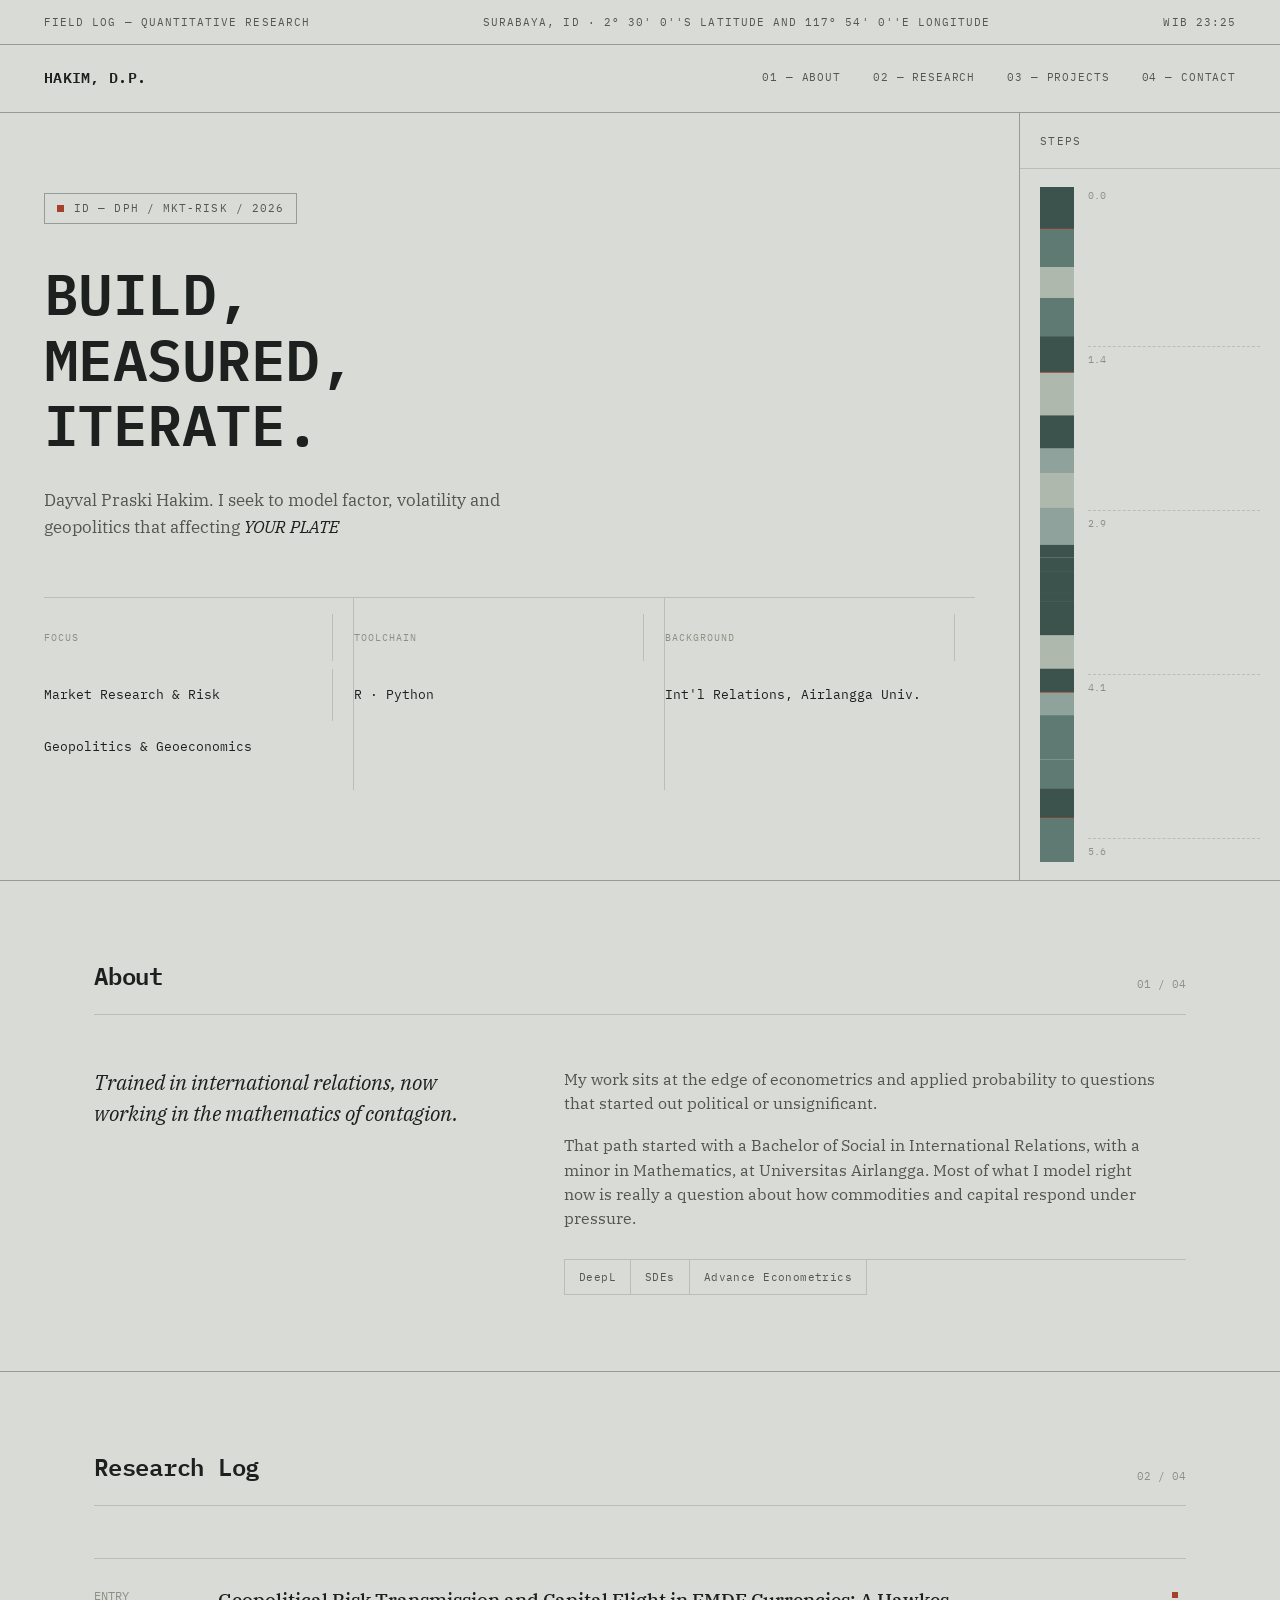
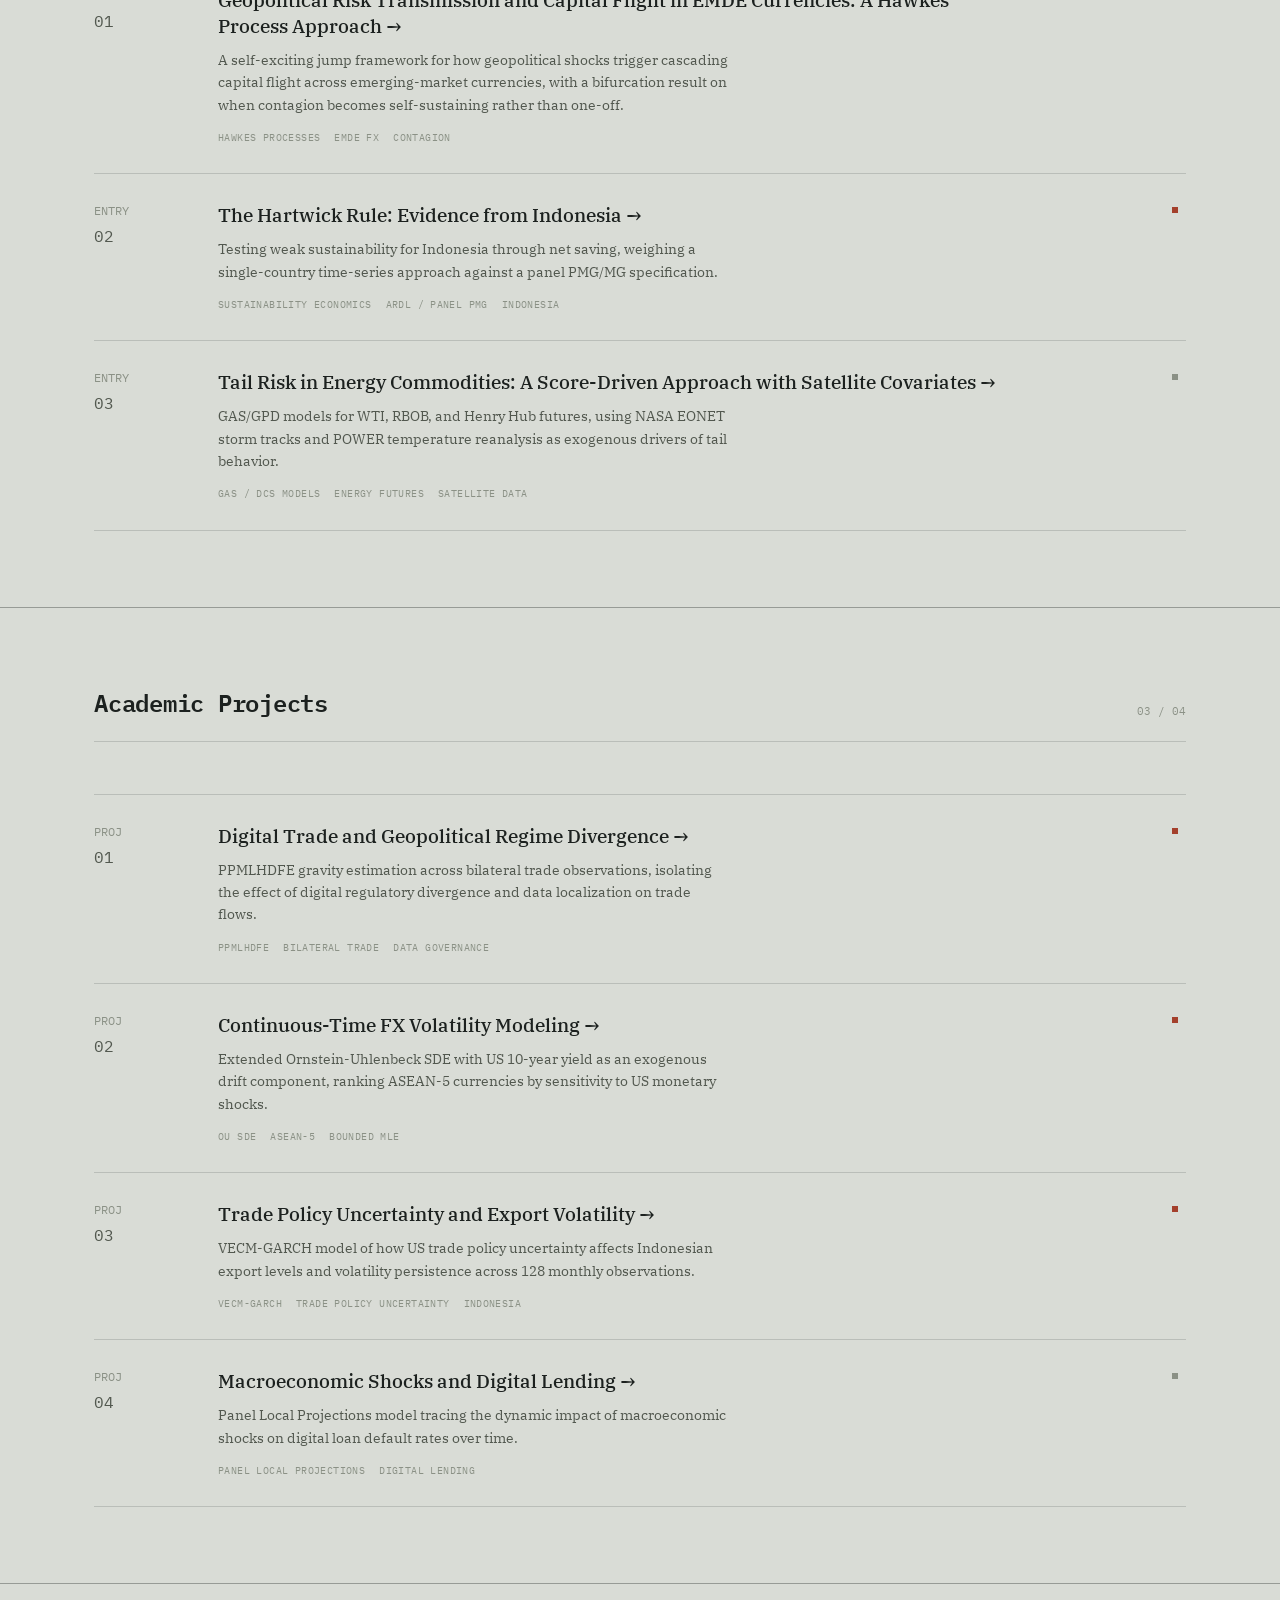
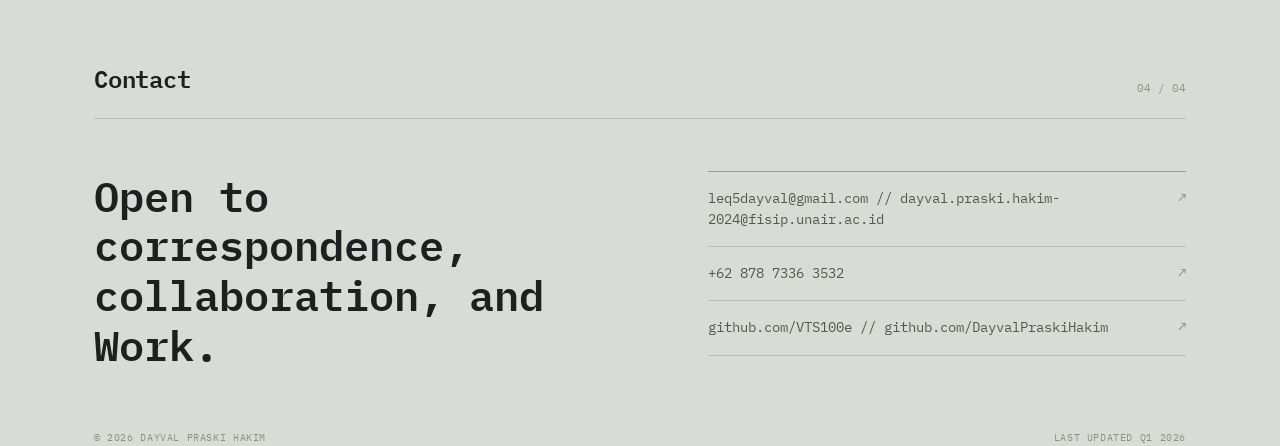
==== commit 4394eed7: "Update index.html" ====
--- a/index.html
+++ b/index.html
@@ -60,11 +60,11 @@
     <div class="core-strip-wrap">
       <svg class="core-strip" id="coreSvg" viewBox="0 0 34 520" preserveAspectRatio="none"></svg>
       <div class="core-marks">
-        <div class="mark"><span>0.0</span><span class="note">See</span></div>
-        <div class="mark"><span>1.4</span><span class="note">Grasp</span></div>
-        <div class="mark"><span>2.9</span><span class="note">Build</span></div>
-        <div class="mark"><span>4.1</span><span class="note">Check</span></div>
-        <div class="mark"><span>5.6</span><span class="note">Deploy</span></div>
+        <div class="mark"><span>0.0</span><span class="note"></span></div>
+        <div class="mark"><span>1.4</span><span class="note"></span></div>
+        <div class="mark"><span>2.9</span><span class="note"></span></div>
+        <div class="mark"><span>4.1</span><span class="note"></span></div>
+        <div class="mark"><span>5.6</span><span class="note"></span></div>
       </div>
     </div>
   </div>
@@ -111,7 +111,7 @@
           <span>Contagion</span>
         </div>
       </div>
-      <div class="paper-status active">Pre-submission</div>
+      <div class="paper-status active"></div>
     </div>
 
     <div class="paper">
@@ -125,7 +125,7 @@
           <span>Indonesia</span>
         </div>
       </div>
-      <div class="paper-status active">In progress</div>
+      <div class="paper-status active"></div>
     </div>
 
     <div class="paper">
@@ -139,7 +139,7 @@
           <span>Satellite Data</span>
         </div>
       </div>
-      <div class="paper-status">Pipeline</div>
+      <div class="paper-status"></div>
     </div>
   </div>
 </section>
@@ -162,7 +162,7 @@
           <span>Data Governance</span>
         </div>
       </div>
-      <div class="paper-status active">Complete</div>
+      <div class="paper-status active"></div>
     </div>
 
     <div class="paper">
@@ -176,7 +176,7 @@
           <span>Bounded MLE</span>
         </div>
       </div>
-      <div class="paper-status active">Complete</div>
+      <div class="paper-status active"></div>
     </div>
 
     <div class="paper">
@@ -190,7 +190,7 @@
           <span>Indonesia</span>
         </div>
       </div>
-      <div class="paper-status active">Complete</div>
+      <div class="paper-status active"></div>
     </div>
 
     <div class="paper">
@@ -203,7 +203,7 @@
           <span>Digital Lending</span>
         </div>
       </div>
-      <div class="paper-status">Ongoing</div>
+      <div class="paper-status"></div>
     </div>
   </div>
 </section>
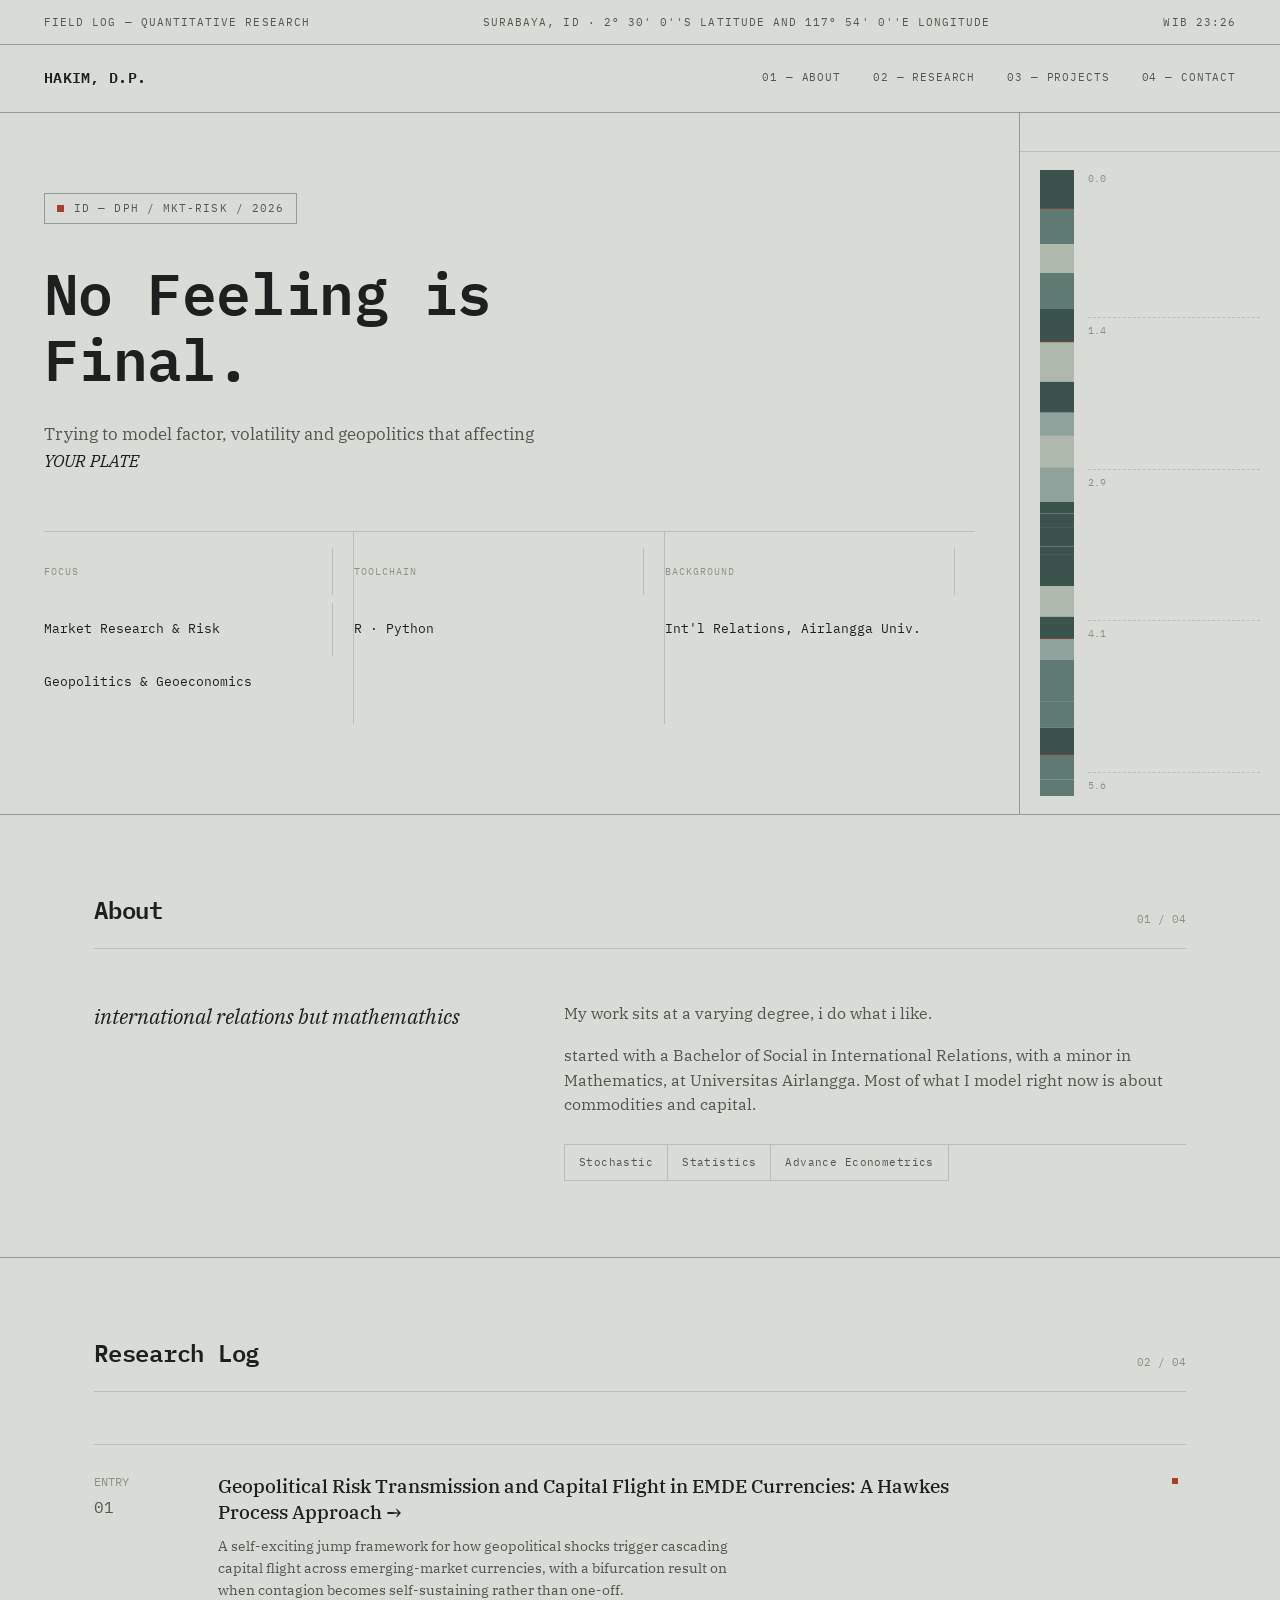
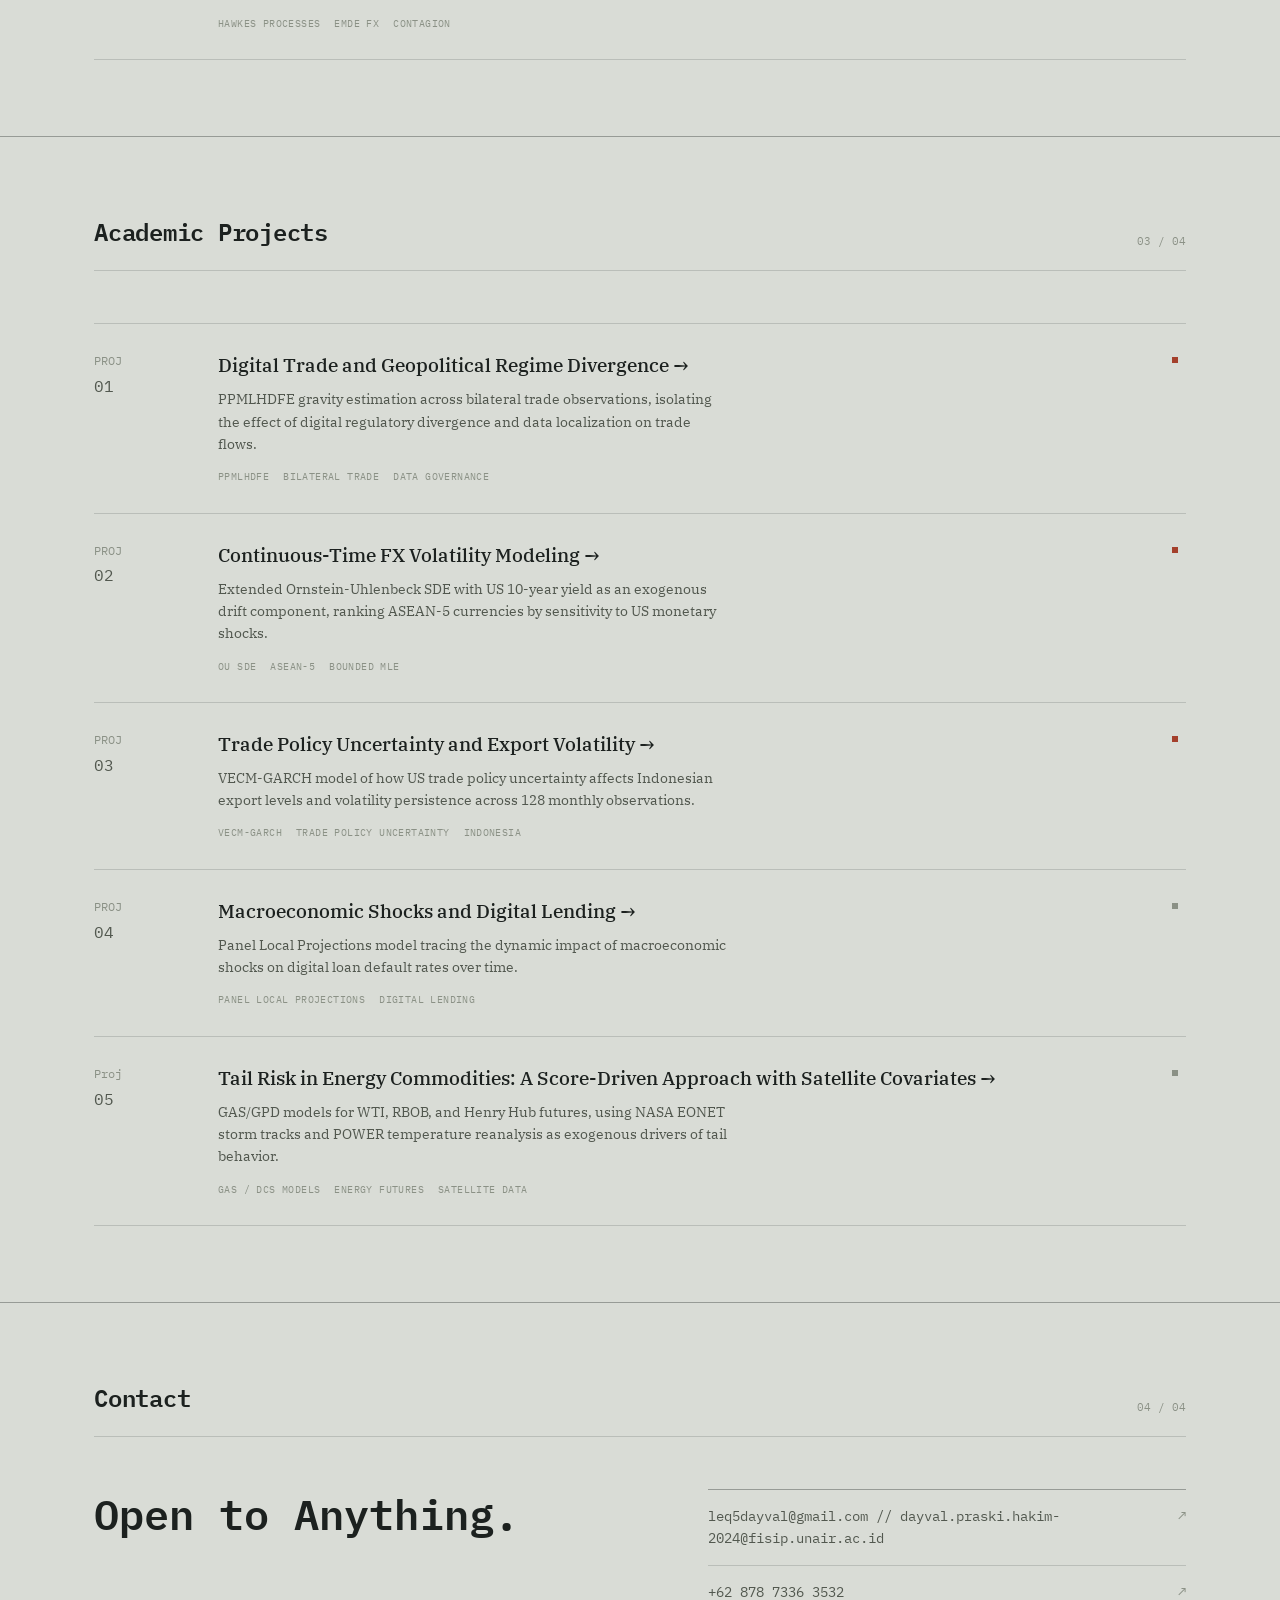
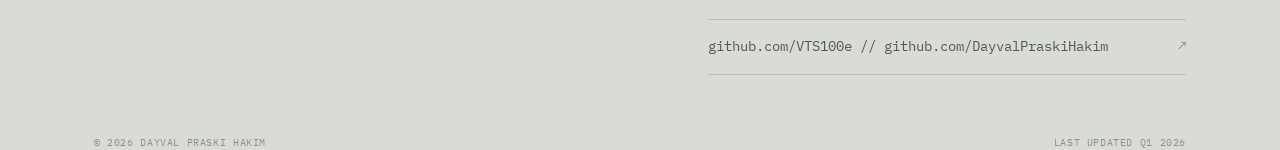
==== commit 099a0a8a: "Update index.html" ====
--- a/index.html
+++ b/index.html
@@ -34,8 +34,8 @@
 <div class="hero">
   <div class="hero-main">
     <div class="file-tag"><span class="sq"></span>ID — DPH / MKT-RISK / 2026</div>
-    <h1 class="hero-title">BUILD, MEASURED, ITERATE.</h1>
-    <p class="hero-sub">Dayval Praski Hakim. I seek to model factor, volatility and geopolitics that affecting <em>YOUR PLATE</em> </p>
+    <h1 class="hero-title">No Feeling is Final.</h1>
+    <p class="hero-sub">Trying to model factor, volatility and geopolitics that affecting <em>YOUR PLATE</em> </p>
     <div class="hero-fields">
       <div>
         <div class="k">Focus</div>
@@ -55,7 +55,7 @@
 
   <div class="core-panel">
     <div class="core-head">
-      <div class="label">Steps</div>
+      <div class="label"></div>
     </div>
     <div class="core-strip-wrap">
       <svg class="core-strip" id="coreSvg" viewBox="0 0 34 520" preserveAspectRatio="none"></svg>
@@ -78,14 +78,14 @@
     </div>
     <div class="about-grid">
       <div>
-        <p class="about-lede">Trained in international relations, now working in the mathematics of contagion.</p>
+        <p class="about-lede"> international relations but mathemathics</p>
       </div>
       <div class="about-body">
-        <p>My work sits at the edge of econometrics and applied probability to questions that started out political or unsignificant.</p>
-        <p>That path started with a Bachelor of Social in International Relations, with a minor in Mathematics, at Universitas Airlangga. Most of what I model right now is really a question about how commodities and capital respond under pressure.</p>
+        <p>My work sits at a varying degree, i do what i like.</p>
+        <p>started with a Bachelor of Social in International Relations, with a minor in Mathematics, at Universitas Airlangga. Most of what I model right now is about commodities and capital.</p>
         <div class="field-tags">
-          <span>DeepL</span>
-          <span>SDEs</span>
+          <span>Stochastic</span>
+          <span>Statistics</span>
           <span>Advance Econometrics</span>
         </div>
       </div>
@@ -113,15 +113,52 @@
       </div>
       <div class="paper-status active"></div>
     </div>
-
-    <div class="paper">
-      <div class="paper-id">ENTRY<span class="n">02</span></div>
-      <div>
-        <div class="paper-title"><a href="main-project-b.html">The Hartwick Rule: Evidence from Indonesia →</a></div>
-        <p class="paper-desc">Testing weak sustainability for Indonesia through net saving, weighing a single-country time-series approach against a panel PMG/MG specification.</p>
-        <div class="paper-tags">
-          <span>Sustainability Economics</span>
-          <span>ARDL / Panel PMG</span>
+  </div>
+</section>
+
+<section id="projects">
+  <div class="wrap">
+    <div class="section-head">
+      <h2 class="section-title">Academic Projects</h2>
+      <span class="section-num">03 / 04</span>
+    </div>
+
+    <div class="paper">
+      <div class="paper-id">PROJ<span class="n">01</span></div>
+      <div>
+        <div class="paper-title"><a href="digital-trade.html">Digital Trade and Geopolitical Regime Divergence →</a></div>
+        <p class="paper-desc">PPMLHDFE gravity estimation across bilateral trade observations, isolating the effect of digital regulatory divergence and data localization on trade flows.</p>
+        <div class="paper-tags">
+          <span>PPMLHDFE</span>
+          <span>Bilateral Trade</span>
+          <span>Data Governance</span>
+        </div>
+      </div>
+      <div class="paper-status active"></div>
+    </div>
+
+    <div class="paper">
+      <div class="paper-id">PROJ<span class="n">02</span></div>
+      <div>
+        <div class="paper-title"><a href="fx-volatility.html">Continuous-Time FX Volatility Modeling →</a></div>
+        <p class="paper-desc">Extended Ornstein-Uhlenbeck SDE with US 10-year yield as an exogenous drift component, ranking ASEAN-5 currencies by sensitivity to US monetary shocks.</p>
+        <div class="paper-tags">
+          <span>OU SDE</span>
+          <span>ASEAN-5</span>
+          <span>Bounded MLE</span>
+        </div>
+      </div>
+      <div class="paper-status active"></div>
+    </div>
+
+    <div class="paper">
+      <div class="paper-id">PROJ<span class="n">03</span></div>
+      <div>
+        <div class="paper-title"><a href="export-volatility.html">Trade Policy Uncertainty and Export Volatility →</a></div>
+        <p class="paper-desc">VECM-GARCH model of how US trade policy uncertainty affects Indonesian export levels and volatility persistence across 128 monthly observations.</p>
+        <div class="paper-tags">
+          <span>VECM-GARCH</span>
+          <span>Trade Policy Uncertainty</span>
           <span>Indonesia</span>
         </div>
       </div>
@@ -129,7 +166,20 @@
     </div>
 
     <div class="paper">
-      <div class="paper-id">ENTRY<span class="n">03</span></div>
+      <div class="paper-id">PROJ<span class="n">04</span></div>
+      <div>
+        <div class="paper-title"><a href="geo-contagion.html">Macroeconomic Shocks and Digital Lending →</a></div>
+        <p class="paper-desc">Panel Local Projections model tracing the dynamic impact of macroeconomic shocks on digital loan default rates over time.</p>
+        <div class="paper-tags">
+          <span>Panel Local Projections</span>
+          <span>Digital Lending</span>
+        </div>
+      </div>
+      <div class="paper-status"></div>
+    </div>
+    
+    <div class="paper">
+      <div class="paper-id">Proj<span class="n">05</span></div>
       <div>
         <div class="paper-title"><a href="main-project-c.html">Tail Risk in Energy Commodities: A Score-Driven Approach with Satellite Covariates →</a></div>
         <p class="paper-desc">GAS/GPD models for WTI, RBOB, and Henry Hub futures, using NASA EONET storm tracks and POWER temperature reanalysis as exogenous drivers of tail behavior.</p>
@@ -140,71 +190,8 @@
         </div>
       </div>
       <div class="paper-status"></div>
-    </div>
-  </div>
-</section>
-
-<section id="projects">
-  <div class="wrap">
-    <div class="section-head">
-      <h2 class="section-title">Academic Projects</h2>
-      <span class="section-num">03 / 04</span>
-    </div>
-
-    <div class="paper">
-      <div class="paper-id">PROJ<span class="n">01</span></div>
-      <div>
-        <div class="paper-title"><a href="digital-trade.html">Digital Trade and Geopolitical Regime Divergence →</a></div>
-        <p class="paper-desc">PPMLHDFE gravity estimation across bilateral trade observations, isolating the effect of digital regulatory divergence and data localization on trade flows.</p>
-        <div class="paper-tags">
-          <span>PPMLHDFE</span>
-          <span>Bilateral Trade</span>
-          <span>Data Governance</span>
-        </div>
-      </div>
-      <div class="paper-status active"></div>
-    </div>
-
-    <div class="paper">
-      <div class="paper-id">PROJ<span class="n">02</span></div>
-      <div>
-        <div class="paper-title"><a href="fx-volatility.html">Continuous-Time FX Volatility Modeling →</a></div>
-        <p class="paper-desc">Extended Ornstein-Uhlenbeck SDE with US 10-year yield as an exogenous drift component, ranking ASEAN-5 currencies by sensitivity to US monetary shocks.</p>
-        <div class="paper-tags">
-          <span>OU SDE</span>
-          <span>ASEAN-5</span>
-          <span>Bounded MLE</span>
-        </div>
-      </div>
-      <div class="paper-status active"></div>
-    </div>
-
-    <div class="paper">
-      <div class="paper-id">PROJ<span class="n">03</span></div>
-      <div>
-        <div class="paper-title"><a href="export-volatility.html">Trade Policy Uncertainty and Export Volatility →</a></div>
-        <p class="paper-desc">VECM-GARCH model of how US trade policy uncertainty affects Indonesian export levels and volatility persistence across 128 monthly observations.</p>
-        <div class="paper-tags">
-          <span>VECM-GARCH</span>
-          <span>Trade Policy Uncertainty</span>
-          <span>Indonesia</span>
-        </div>
-      </div>
-      <div class="paper-status active"></div>
-    </div>
-
-    <div class="paper">
-      <div class="paper-id">PROJ<span class="n">04</span></div>
-      <div>
-        <div class="paper-title"><a href="geo-contagion.html">Macroeconomic Shocks and Digital Lending →</a></div>
-        <p class="paper-desc">Panel Local Projections model tracing the dynamic impact of macroeconomic shocks on digital loan default rates over time.</p>
-        <div class="paper-tags">
-          <span>Panel Local Projections</span>
-          <span>Digital Lending</span>
-        </div>
-      </div>
-      <div class="paper-status"></div>
-    </div>
+    </div>  
+      
   </div>
 </section>
 
@@ -215,7 +202,7 @@
       <span class="section-num">04 / 04</span>
     </div>
     <div class="contact-grid">
-      <div class="contact-lede">Open to correspondence, collaboration, and Work.</div>
+      <div class="contact-lede">Open to Anything.</div>
       <div class="contact-links">
         <a href="mailto:leq5dayval@gmail.com">leq5dayval@gmail.com // dayval.praski.hakim-2024@fisip.unair.ac.id</a>
         <a href="tel:+6287873363532">+62 878 7336 3532</a>
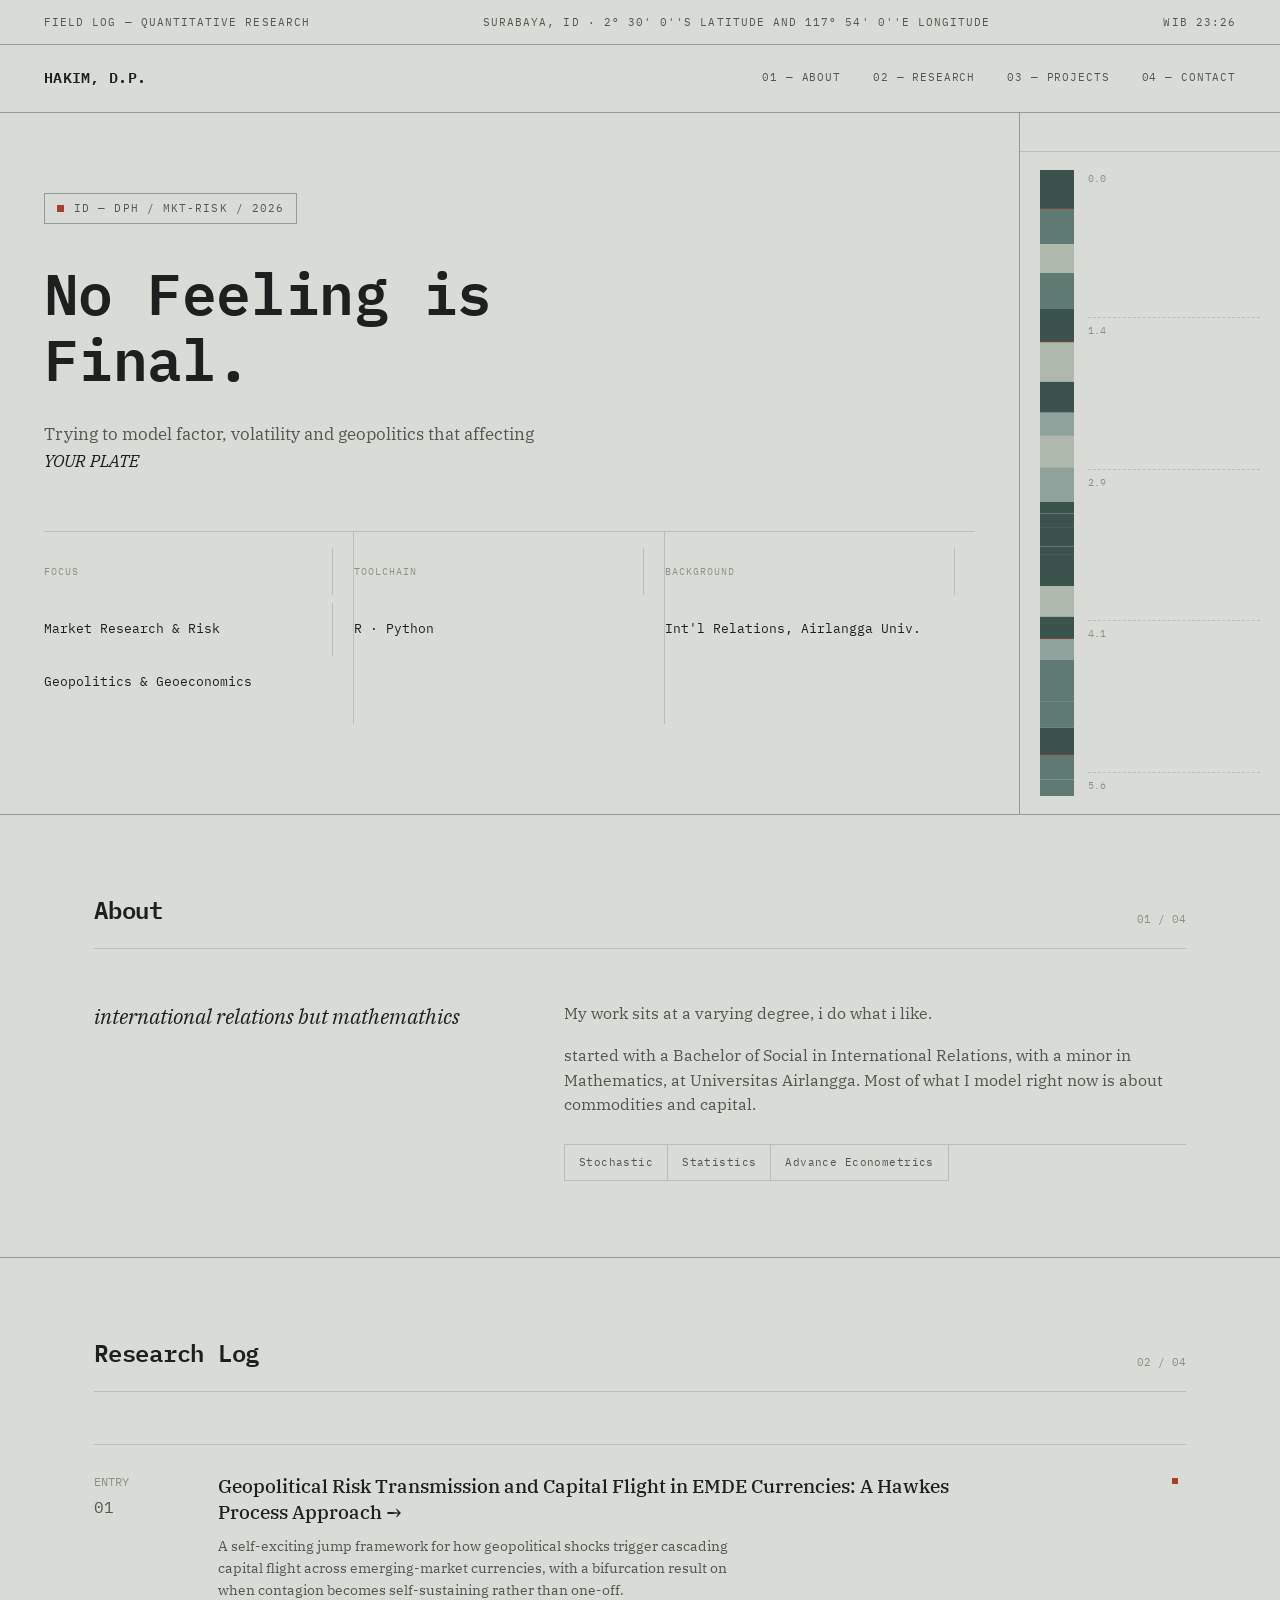
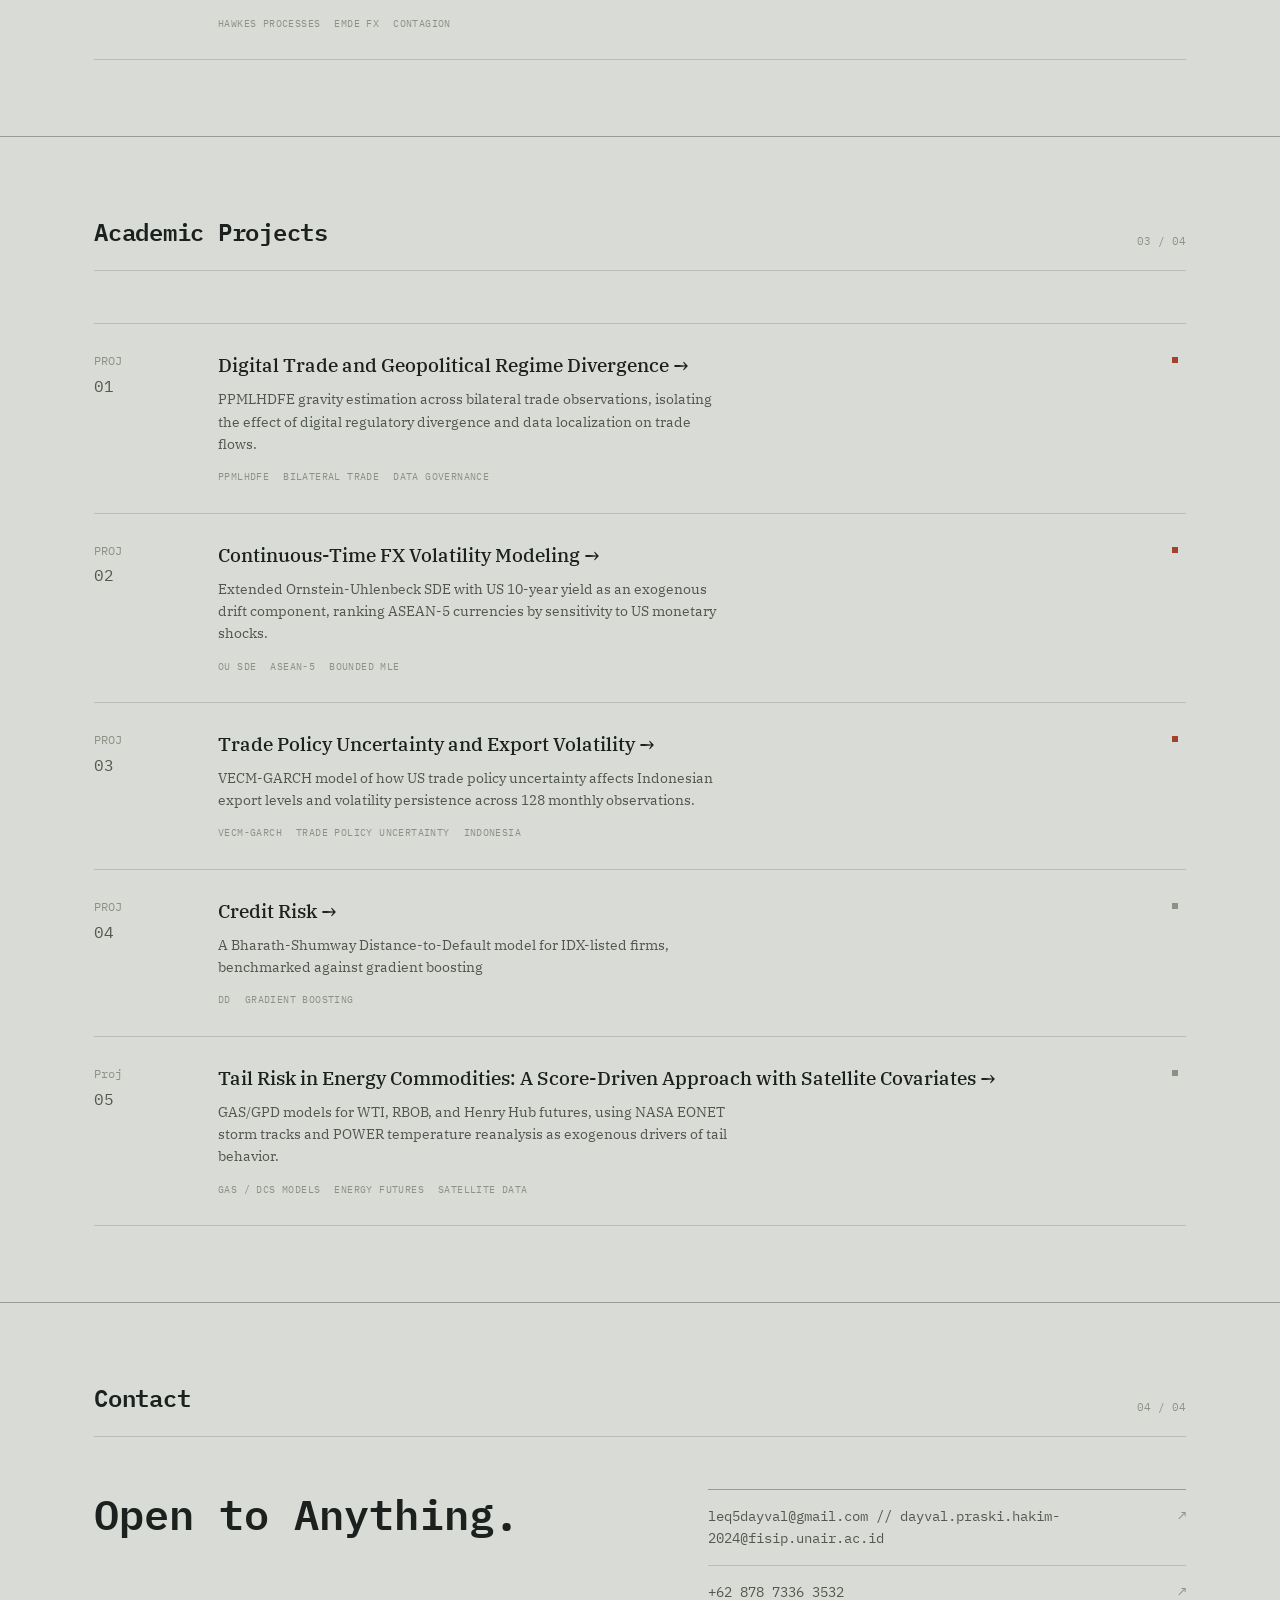
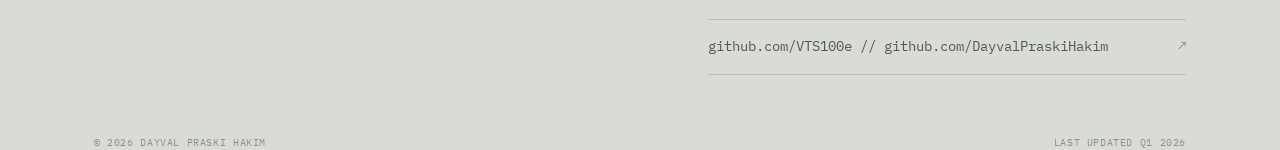
==== commit 9dfed63e: "Update index.html" ====
--- a/index.html
+++ b/index.html
@@ -168,11 +168,11 @@
     <div class="paper">
       <div class="paper-id">PROJ<span class="n">04</span></div>
       <div>
-        <div class="paper-title"><a href="geo-contagion.html">Macroeconomic Shocks and Digital Lending →</a></div>
-        <p class="paper-desc">Panel Local Projections model tracing the dynamic impact of macroeconomic shocks on digital loan default rates over time.</p>
-        <div class="paper-tags">
-          <span>Panel Local Projections</span>
-          <span>Digital Lending</span>
+        <div class="paper-title"><a href="geo-contagion.html">Credit Risk →</a></div>
+        <p class="paper-desc">A Bharath-Shumway Distance-to-Default model for IDX-listed firms, benchmarked against gradient boosting</p>
+        <div class="paper-tags">
+          <span>DD</span>
+          <span>Gradient Boosting</span>
         </div>
       </div>
       <div class="paper-status"></div>
